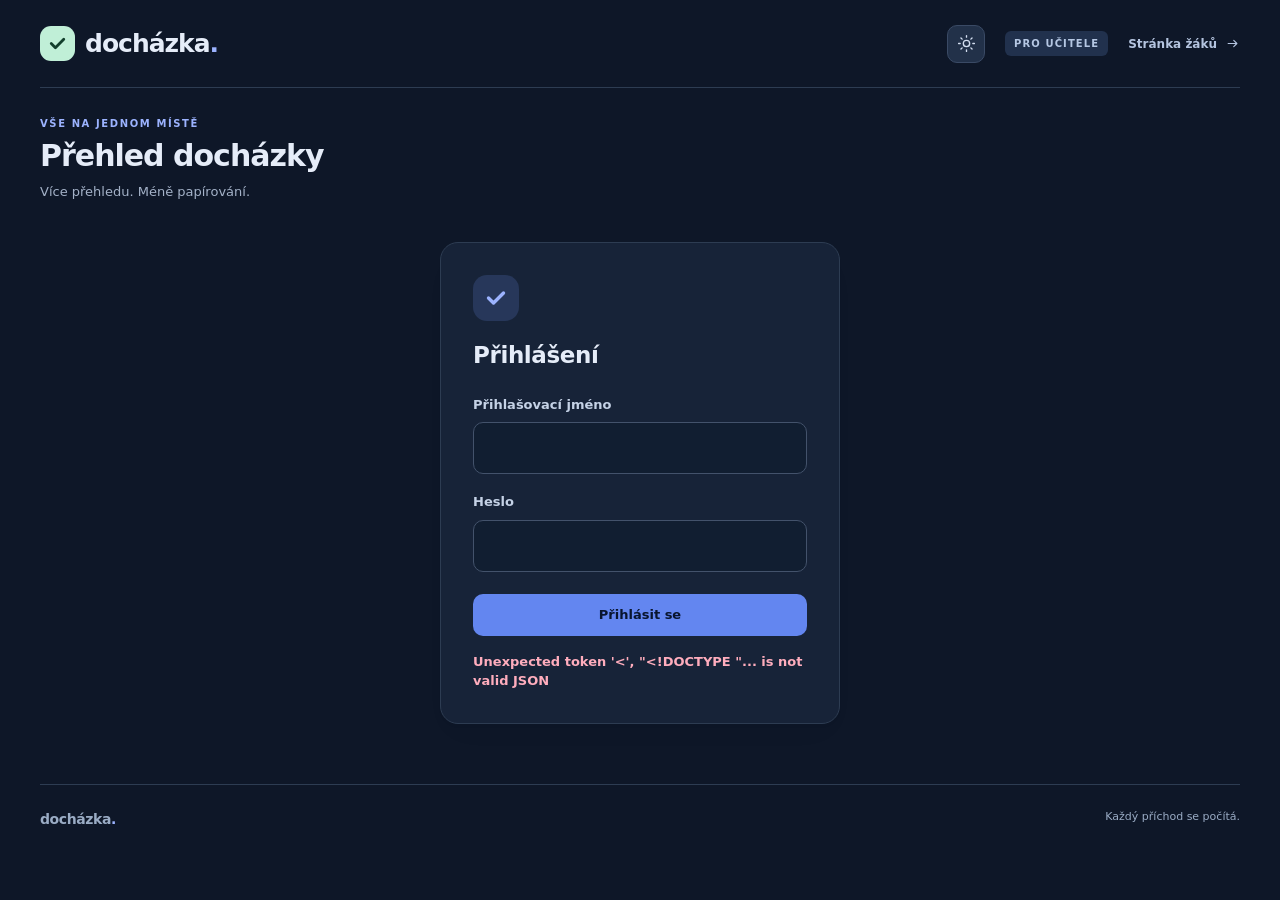
==== admin.html @ 68dc4476 "Confirm manual attendance edits, smooth transitions and faster wraparound snake" ====
<!DOCTYPE html>
<html lang="cs" data-theme="dark">
<head>
  <meta charset="UTF-8">
  <meta name="viewport" content="width=device-width, initial-scale=1.0">
  <title>Admin - Docházka</title>
  <script>(() => {const root = document.documentElement;const key = 'dochazka_theme';let theme = 'dark';try { if (localStorage.getItem(key) === 'light') theme = 'light'; } catch {}root.dataset.theme = theme;function updateButton() {const button = document.getElementById('theme-toggle');if (!button) return;const label = root.dataset.theme === 'dark' ? 'Přepnout na světlý vzhled' : 'Přepnout na tmavý vzhled';button.setAttribute('aria-label', label);button.setAttribute('title', label);button.setAttribute('aria-pressed', String(root.dataset.theme === 'dark'));}document.addEventListener('DOMContentLoaded', () => {updateButton();document.getElementById('theme-toggle')?.addEventListener('click', () => {theme = root.dataset.theme === 'dark' ? 'light' : 'dark';root.dataset.theme = theme;try { localStorage.setItem(key, theme); } catch {}updateButton();});});window.addEventListener('storage', event => {if (event.key !== key && event.key !== null) return;root.dataset.theme = event.newValue === 'light' ? 'light' : 'dark';updateButton();});})();</script>
  <link rel="stylesheet" href="/style.css">
</head>
<body class="teacher-page">
<header class="site-header"><a class="brand" href="/admin" aria-label="Docházka – administrace"><span class="brand-mark"><svg viewBox="0 0 24 24" fill="none" aria-hidden="true"><path d="m6 12 4 4 8-8" stroke="currentColor" stroke-width="2.7" stroke-linecap="round" stroke-linejoin="round"/></svg></span><span>docházka<span class="brand-dot">.</span></span></a><div class="header-meta"><button id="theme-toggle" class="theme-toggle secondary" type="button" aria-label="Přepnout na světlý vzhled" title="Přepnout na světlý vzhled" aria-pressed="true"><svg class="theme-sun" viewBox="0 0 24 24" fill="none" aria-hidden="true"><circle cx="12" cy="12" r="4"/><path d="M12 2v2m0 16v2M2 12h2m16 0h2M5 5l1.5 1.5m11 11L19 19M5 19l1.5-1.5m11-11L19 5"/></svg><svg class="theme-moon" viewBox="0 0 24 24" fill="none" aria-hidden="true"><path d="M20.5 13A8.5 8.5 0 0 1 11 3.5 8.5 8.5 0 1 0 20.5 13Z"/></svg></button><span class="mode-tag">Pro učitele</span><a class="header-link" href="/">Stránka žáků<svg viewBox="0 0 24 24" fill="none" aria-hidden="true"><path d="M5 12h14m-5-5 5 5-5 5" stroke="currentColor" stroke-width="1.8" stroke-linecap="round" stroke-linejoin="round"/></svg></a></div></header>
  <div class="page-heading"><div><p class="eyebrow">Vše na jednom místě</p><h1>Přehled docházky</h1><p>Více přehledu. Méně papírování.</p></div></div>
  <section id="auth-panel" class="card">
    <span class="auth-symbol" aria-hidden="true"><svg viewBox="0 0 24 24" fill="none" aria-hidden="true"><path d="m6 12 4 4 8-8" stroke="currentColor" stroke-width="2.7" stroke-linecap="round" stroke-linejoin="round"/></svg></span>
    <h2 id="auth-title">Přihlášení</h2>
    <p id="auth-help" class="muted"></p>
    <form id="auth-form">
      <label for="username">Přihlašovací jméno</label>
      <input id="username" name="username" autocomplete="username" required minlength="3" maxlength="40">
      <label for="password">Heslo</label>
      <input id="password" name="password" type="password" autocomplete="current-password" required minlength="12" maxlength="128">
      <div id="setup-field" hidden><label for="setup-key">Jednorázový kód pro založení administrace</label><input id="setup-key" type="password" autocomplete="off"></div>
      <button id="auth-submit" type="submit">Přihlásit se</button>
    </form>
    <p id="auth-message" role="status"></p>
  </section>
  <main id="dashboard" hidden>
  <div class="topbar account-bar"><span id="signed-in" class="muted"></span><button id="logout" class="secondary">Odhlásit se</button></div>
  <div class="stats" aria-label="Souhrn docházky">
    <div class="stat"><span><i class="metric-dot total-dot" aria-hidden="true"></i>Celkem žáků</span><strong id="total-count">—</strong><small>Seznam třídy</small></div>
    <div class="stat stat-green"><span><i class="metric-dot present-dot" aria-hidden="true"></i>Přítomní</span><strong id="present-count">—</strong><small>Úspěšně přihlášení</small></div>
    <div class="stat stat-rose"><span><i class="metric-dot absent-dot" aria-hidden="true"></i>Chybějící</span><strong id="absent-count">—</strong><small>Dosud bez zápisu</small></div>
  </div>
  <section class="card session-card">
    <div class="session-info"><p class="eyebrow">Ovládání hodiny</p><span class="muted">Kód pro přihlášení žáků</span>
      <div id="code" aria-label="Kód aktuální hodiny">----</div>
      <button id="copy-code" class="secondary" disabled>Kopírovat kód</button>
      <span id="copy-status" class="muted" role="status"></span>
    </div>
    <div class="session-actions"><p id="countdown">Není spuštěná hodina.</p>
      <button id="start-session" onclick="startSession()">Spustit novou hodinu</button>
      <button id="extend-session" class="secondary" disabled>+5 minut na přihlášení</button>
      <p id="extend-status" class="muted" role="status"></p>
      <p class="muted">Nová hodina otevře přihlášení na 10 minut a začne nový seznam docházky.</p>
    </div>
    <p id="error" role="status"></p>
  </section>
  <div class="attendance-progress"><div class="topbar"><span id="progress-label">Čekáme na načtení docházky</span><span id="last-updated" class="muted"></span></div>
    <progress id="attendance-progress" value="0" max="100" aria-label="Podíl přítomných žáků"></progress>
  </div>
  <section class="card roster-card">
  <div class="topbar roster-heading"><div><p class="eyebrow">Vaše třída</p><h2>Seznam žáků</h2><span class="muted">Podle příjmení · aktualizace každých 5 sekund</span></div><button id="export-csv" class="secondary" disabled>Stáhnout CSV</button></div>
  <div class="list-toolbar"><div class="search-field"><label for="student-search">Najít žáka</label><input id="student-search" type="search" placeholder="Jméno nebo příjmení…" autocomplete="off"></div>
    <div class="filters" role="group" aria-label="Filtrovat docházku"><button type="button" data-filter="all" aria-pressed="true">Všichni</button><button type="button" data-filter="present" aria-pressed="false">Tu</button><button type="button" data-filter="absent" aria-pressed="false">Není tu</button></div></div>
  <p id="result-count" class="muted" role="status"></p>
  <p id="manual-status" class="muted" role="status">Kliknutím na stav Tu / Není tu upravíte docházku.</p>
  <div class="table-wrap roster-scroll" tabindex="0" role="region" aria-label="Seznam žáků">
  
  <table>
    <thead>
      <tr>
        <th>Jméno</th>
        <th>Stav</th>
        <th>Čas příchodu</th>
      </tr>
    </thead>
    <tbody id="list"></tbody>
  </table>
  </div>
  <div class="pagination"><label for="page-size">Na stránce <select id="page-size"><option value="10">10 žáků</option><option value="27">Celá třída</option></select></label><div><button id="previous-page" class="secondary" type="button">Předchozí</button><span id="page-info" class="muted"></span><button id="next-page" class="secondary" type="button">Další</button></div></div>
  </section>
  <section id="owner-tools" class="card" hidden>
    <details><summary>Správa přístupu pro učitele</summary>
    <p class="muted">Vytvořte jednorázovou pozvánku platnou 24 hodin. Učitel si přes ni zvolí své jméno a heslo. Odkaz předejte pouze učiteli.</p>
    <button id="invite-button" class="secondary">Vytvořit pozvánku učitele</button>
    <input id="invite-url" aria-label="Odkaz pro učitele" readonly hidden>
    <p id="invite-message" role="status"></p>
    </details>
  </section>
  <section class="card" id="network-tools">
    <details id="network-details"><summary>Školní síť <span id="network-badge" class="muted"></span></summary>
      <p class="muted">Omezuje pouze zápis žáků. Administrace a ruční opravy fungují odkudkoliv.</p>
      <p id="network-current" class="muted"></p>
      <label class="checkbox-label"><input id="confirm-school" type="checkbox"> Jsem připojený ke školní síti, kterou chci povolit.</label>
      <button id="network-add" class="secondary" disabled>Povolit tuto síť a zapnout omezení</button>
      <button id="network-disable" class="secondary" hidden>Vypnout omezení</button>
      <div id="network-addresses"></div>
      <p class="muted">Jiné školní přípojky mohou mít další veřejnou IP. Přidejte je stejným tlačítkem z dané sítě. IPv6 může mít každý počítač jinou adresu. Mobily na stejné povolené síti se mohou také zapsat.</p>
      <p id="network-message" role="status"></p>
    </details>
  </section>
</main>

  <footer class="site-footer"><span>docházka<span class="brand-dot">.</span></span><span>Každý příchod se počítá.</span></footer>
  <script>
    let signedIn = false;
    let extending = false;
    document.getElementById('extend-session').onclick=async()=>{
      if (extending) return;
      const button=document.getElementById('extend-session');
      extending=true;button.disabled=true;
      try {
        const res=await fetch('/api/extend',{method:'POST',headers:{'Content-Type':'application/json'},body:JSON.stringify({code:document.getElementById('code').textContent})});
        const data=await res.json();
        if (res.status===401) {await refreshAuth();return;}
        if (!res.ok) throw new Error(data.error || 'Čas se nepodařilo prodloužit');
        expiresAt=data.expiresAt;serverOffset=data.serverNow-Date.now();updateCountdown();
        document.getElementById('extend-status').textContent='Čas na přihlášení byl prodloužen o 5 minut.';
        await loadList();
      } catch(err) {document.getElementById('extend-status').textContent=err.message;}
      finally {extending=false;button.disabled=!hasSession;}
    };
    let students = [];
    let activeFilter = 'all';
    let currentPage=1, editing=false;
    let networkIp=null;
    const normalizeSearch = value => value.normalize('NFD').replace(/\p{M}/gu, '').toLocaleLowerCase('cs');
    function renderStudents() {
      const query = normalizeSearch(document.getElementById('student-search').value.trim());
      const rows = students.filter(row => normalizeSearch(row.name).includes(query) && (activeFilter === 'all' || (activeFilter === 'present' ? row.present : !row.present)));
      const tbody = document.getElementById('list');
      tbody.replaceChildren();
      const pageSize=Number(document.getElementById('page-size').value);
      const pages=Math.max(1,Math.ceil(rows.length/pageSize));
      currentPage=Math.min(currentPage,pages);
      document.getElementById('page-info').textContent=`${currentPage} / ${pages}`;
      document.getElementById('previous-page').disabled=currentPage<=1;
      document.getElementById('next-page').disabled=currentPage>=pages;
      rows.slice((currentPage-1)*pageSize,currentPage*pageSize).forEach(row => {
        const tr = document.createElement('tr');
        [row.name, row.present ? 'Tu' : 'Není tu', formatTime(row.created_at)].forEach((value, i) => {
          const td = document.createElement('td');
          if (i === 1) {
            const badge=document.createElement('button');badge.type='button';badge.className=row.present?'status-badge present':'status-badge absent';badge.textContent=value;
            badge.disabled=!hasSession||editing;badge.setAttribute('aria-label',`${row.name}: ${value}. Změnit na ${row.present?'Není tu':'Tu'}`);
            badge.onclick=()=>editStudent(row);td.appendChild(badge);
          } else if(i===0) {const number=document.createElement('span');number.className='roster-number';number.textContent=String(students.indexOf(row)+1).padStart(2,'0');number.setAttribute('aria-hidden','true');td.append(number,document.createTextNode(value));}
          else td.textContent=value;
          tr.appendChild(td);
        });
        tbody.appendChild(tr);
      });
      if (!rows.length) { const tr=document.createElement('tr'); const td=document.createElement('td'); td.colSpan=3; td.className='empty-state'; td.textContent='Žádný žák neodpovídá vybranému filtru.'; tr.appendChild(td); tbody.appendChild(tr); }
      document.getElementById('result-count').textContent=`Zobrazeno ${rows.length} z ${students.length} žáků`;
    }
    function updateSummary() {
      const present = students.filter(s => s.present).length;
      document.getElementById('total-count').textContent=students.length;
      document.getElementById('present-count').textContent=hasSession ? present : '—';
      document.getElementById('absent-count').textContent=hasSession ? students.length-present : '—';
      const percent=students.length ? Math.round(present/students.length*100) : 0;
      document.getElementById('attendance-progress').value=percent;
      document.getElementById('progress-label').textContent=hasSession ? `Přítomnost ${percent} % · ${present} z ${students.length} žáků` : 'Spusťte hodinu pro sledování přítomnosti.';
      document.getElementById('export-csv').disabled=!hasSession;
      document.getElementById('copy-code').disabled=!hasSession;
      document.getElementById('extend-session').disabled=!hasSession || extending;
      document.getElementById('last-updated').textContent='Aktualizováno '+new Date().toLocaleTimeString('cs-CZ');
    }
    document.getElementById('student-search').addEventListener('input',()=>{currentPage=1;renderStudents();});
    document.getElementById('page-size').onchange=()=>{currentPage=1;renderStudents();};
    document.getElementById('previous-page').onclick=()=>{currentPage--;renderStudents();};
    document.getElementById('next-page').onclick=()=>{currentPage++;renderStudents();};
    document.querySelectorAll('[data-filter]').forEach(button => button.onclick=()=>{
      activeFilter=button.dataset.filter;currentPage=1;
      document.querySelectorAll('[data-filter]').forEach(b=>b.setAttribute('aria-pressed',String(b===button)));
      renderStudents();
    });
    document.getElementById('copy-code').onclick=async()=>{
      try { await navigator.clipboard.writeText(document.getElementById('code').textContent); document.getElementById('copy-status').textContent='Zkopírováno'; }
      catch {document.getElementById('copy-status').textContent='Označte a zkopírujte kód ručně.';}
    };
    document.getElementById('export-csv').onclick=()=>{
      const cell = value => '"'+String(value).replace(/"/g,'""')+'"';
      const rows=[['Příjmení a jméno','Stav','Čas příchodu'],...students.map(row=>[row.name,row.present?'Tu':'Není tu',formatTime(row.created_at)])];
      const csv='\uFEFF'+rows.map(row=>row.map(cell).join(';')).join('\r\n');
      const url=URL.createObjectURL(new Blob([csv],{type:'text/csv;charset=utf-8'}));
      const link=document.createElement('a');link.href=url;link.download='dochazka-'+document.getElementById('code').textContent+'.csv';link.click();setTimeout(()=>URL.revokeObjectURL(url),1000);
    };
    async function startSession() {
      const button=document.getElementById('start-session');button.disabled=true;
      try {
        const res = await fetch('/api/start', { method: 'POST' });
        const data = await res.json();
        if (res.status === 401) { await refreshAuth(); return; }
        if (data.code) {
          document.getElementById('code').textContent = data.code;
          document.getElementById('copy-status').textContent='';
          document.getElementById('extend-status').textContent='';
          await loadList();
        } else {
          alert(data.error || 'Chyba při generování kódu');
        }
      } catch (err) {
        alert('Chyba připojení');
      } finally {button.disabled=false;}
    }

    let loading = false;
    let expiresAt = null;
    let serverOffset = 0;
    let hasSession = false;

    function updateCountdown() {
      const el = document.getElementById('countdown');
      if (!hasSession) {
        el.textContent = 'Není spuštěná hodina.';
        return;
      }
      const seconds = Math.max(0, Math.ceil((expiresAt - Date.now() - serverOffset) / 1000));
      el.textContent = seconds > 0
        ? `Do konce přihlášení: ${Math.floor(seconds / 60)}:${String(seconds % 60).padStart(2, '0')}`
        : 'Přihlášení je uzavřené. Časový limit vypršel.';
    }

    function formatTime(value) {
      if (!value) return '—';
      // SQLite CURRENT_TIMESTAMP ukládá UTC bez označení časového pásma.
      const iso = value.includes('T') ? value : value.replace(' ', 'T') + 'Z';
      const date = new Date(iso);
      return Number.isNaN(date.getTime()) ? '—' : date.toLocaleTimeString('cs-CZ', { timeZone: 'Europe/Prague' });
    }

    async function loadList() {
      if (loading || !signedIn || editing) return;
      loading = true;
      try {
        const res = await fetch('/api/list', { cache: 'no-store' });
        const data = await res.json();
        if (res.status === 401) { await refreshAuth(); return; }
        if (!res.ok) throw new Error(data.error || 'Chyba při načítání');
        document.getElementById('code').textContent = data.code || '----';
        expiresAt = data.expiresAt;
        hasSession = Boolean(data.code);
        serverOffset = data.serverNow - Date.now();
        updateCountdown();
        students = data.students;
        updateSummary();
        renderStudents();
        document.getElementById('error').textContent = '';
      } catch (err) {
        document.getElementById('error').textContent = 'Seznam se nepodařilo aktualizovat. Zobrazené údaje mohou být zastaralé.';
      } finally {
        loading = false;
      }
    }

    let mode = 'login';
    let invite = new URLSearchParams(location.hash.slice(1)).get('invite');
    if (invite) history.replaceState(null, '', location.pathname);
    async function authPost(body) {
      const res = await fetch('/api/auth', {method:'POST',headers:{'Content-Type':'application/json'},body:JSON.stringify(body)});
      const data = await res.json();
      if (!res.ok) throw new Error(data.error || 'Akce se nezdařila');
      return data;
    }
    async function refreshAuth() {
      try {
        const res=await fetch('/api/auth',{cache:'no-store'});
        const data=await res.json();
        if (!res.ok) throw new Error(data.error);
        signedIn=Boolean(data.user);
        document.getElementById('dashboard').hidden=!signedIn;
        document.getElementById('auth-panel').hidden=signedIn;
        students=[];
        document.getElementById('list').replaceChildren();
        document.getElementById('code').textContent='----';
        document.getElementById('owner-tools').hidden=data.user?.role!=='owner';
        if (signedIn) {
          document.getElementById('signed-in').textContent='Přihlášen: '+data.user.username;
          invite=null; await Promise.all([loadList(),loadNetwork()]); return;
        }
        mode=invite?'accept':data.needsSetup?'setup':'login';
        document.getElementById('auth-title').textContent=mode==='setup'?'Založení správce':mode==='accept'?'Vítejte, pane učiteli':'Přihlášení';
        document.getElementById('auth-submit').textContent=mode==='login'?'Přihlásit se':'Nastavit heslo a pokračovat';
        document.getElementById('setup-field').hidden=mode!=='setup';
        document.getElementById('username').readOnly=mode==='setup';
        if (mode==='setup') document.getElementById('username').value='thortyy';
        document.getElementById('password').autocomplete=mode==='login'?'current-password':'new-password';
        document.getElementById('auth-help').textContent=mode==='setup'
          ? (data.setupConfigured?'Zvol si vlastní heslo alespoň o 12 znacích a zadej jednorázový kód.':'Správce nejprve musí v Cloudflare nastavit jednorázový kód ADMIN_SETUP_KEY (alespoň 20 znaků).')
          :mode==='accept'?'Zvolte si přihlašovací jméno bez diakritiky a vlastní heslo alespoň o 12 znacích.':'Přihlaste se svým jménem a heslem.';
      } catch(err) {document.getElementById('auth-message').textContent=err.message || 'Chyba připojení';}
    }
    document.getElementById('auth-form').addEventListener('submit',async event=>{
      event.preventDefault();const button=document.getElementById('auth-submit');button.disabled=true;
      try {
        await authPost({action:mode,username:document.getElementById('username').value,password:document.getElementById('password').value,setupKey:document.getElementById('setup-key').value,invite});
        document.getElementById('password').value='';document.getElementById('setup-key').value='';document.getElementById('auth-message').textContent='';
        await refreshAuth();
      } catch(err){document.getElementById('auth-message').textContent=err.message;}finally{button.disabled=false;}
    });
    document.getElementById('logout').onclick=async()=>{
      try {await authPost({action:'logout'});await refreshAuth();document.getElementById('invite-url').value='';document.getElementById('invite-url').hidden=true;}
      catch(err){document.getElementById('error').textContent=err.message;}
    };
    document.getElementById('invite-button').onclick=async()=>{
      const button=document.getElementById('invite-button');button.disabled=true;
      try {const data=await authPost({action:'invite'});const input=document.getElementById('invite-url');input.value=data.url;input.hidden=false;input.select();document.getElementById('invite-message').textContent='Zkopírujte odkaz a předejte ho učiteli.';}
      catch(err){document.getElementById('invite-message').textContent=err.message;}finally{button.disabled=false;}
    };
    async function editStudent(row) {
      if(editing)return;
      if(!window.confirm(`Změnit docházku žáka ${row.name} na „${row.present?'Není tu':'Tu'}“?`))return;
      editing=true;renderStudents();
      try {
        const res=await fetch('/api/edit',{method:'POST',headers:{'Content-Type':'application/json'},body:JSON.stringify({code:document.getElementById('code').textContent,name:row.name,present:!row.present})});
        const data=await res.json();
        if(res.status===401){await refreshAuth();return;}
        if(!res.ok)throw new Error(data.error);
        document.getElementById('manual-status').textContent=`${row.name}: uloženo ${row.present?'Není tu':'Tu'}.`;
      } catch(err){document.getElementById('manual-status').textContent=err.message||'Změnu se nepodařilo uložit.';}
      finally{editing=false;if(signedIn){await loadList();renderStudents();}}
    }
    async function loadNetwork(){
      try{
        const res=await fetch('/api/network',{cache:'no-store'});const data=await res.json();if(!res.ok)throw new Error(data.error);
        networkIp=data.currentIp;
        document.getElementById('network-badge').textContent=data.enabled?'· omezení zapnuté':'· omezení vypnuté';
        document.getElementById('network-current').textContent=networkIp?'Vaše aktuální veřejná IP: '+networkIp:'Veřejnou IP nelze zjistit.';
        document.getElementById('network-add').disabled=!networkIp||!document.getElementById('confirm-school').checked;
        document.getElementById('network-disable').hidden=!data.enabled;
        const container=document.getElementById('network-addresses');container.replaceChildren();
        if(data.enabled&&!data.addresses.length)container.textContent='Není povolená žádná síť. Zápis žáků je zablokovaný, dokud nepřidáte školní síť nebo omezení nevypnete.';
        data.addresses.forEach(ip=>{const row=document.createElement('div');row.className='network-address';const label=document.createElement('code');label.textContent=ip;const button=document.createElement('button');button.className='secondary';button.textContent='Odebrat';button.setAttribute('aria-label','Odebrat síť '+ip);button.onclick=()=>changeNetwork({action:'remove',ip},button);row.append(label,button);container.appendChild(row);});
      }catch(err){document.getElementById('network-message').textContent=err.message||'Nastavení sítě nelze načíst.';}
    }
    async function changeNetwork(body,button){
      button.disabled=true;
      try{const res=await fetch('/api/network',{method:'POST',headers:{'Content-Type':'application/json'},body:JSON.stringify(body)});const data=await res.json();if(res.status===401){await refreshAuth();return;}if(!res.ok)throw new Error(data.error);document.getElementById('confirm-school').checked=false;document.getElementById('network-message').textContent='Nastavení sítě uloženo.';await loadNetwork();}
      catch(err){document.getElementById('network-message').textContent=err.message;}
      finally{button.disabled=button.id==='network-add'?!networkIp||!document.getElementById('confirm-school').checked:false;}
    }
    document.getElementById('confirm-school').onchange=()=>{document.getElementById('network-add').disabled=!networkIp||!document.getElementById('confirm-school').checked;};
    document.getElementById('network-add').onclick=()=>changeNetwork({action:'add_current',confirmSchool:document.getElementById('confirm-school').checked},document.getElementById('network-add'));
    document.getElementById('network-disable').onclick=()=>changeNetwork({action:'disable'},document.getElementById('network-disable'));
    refreshAuth();
    setInterval(loadList, 5000);
    setInterval(updateCountdown, 1000);
  </script>
</body>
</html>
---- style.css ----
:root{color-scheme:light;--ink:#17243b;--muted:#617089;--blue:#3158da;--blue-soft:#edf1ff;--line:#e3e8ef;--surface:#fff;--green:#14664a;--green-soft:#e8f5ee;--rose:#945269;--rose-soft:#faedf1;--radius:18px}*{box-sizing:border-box}body{margin:0 auto;padding:0 28px;font-family:ui-sans-serif,system-ui,-apple-system,BlinkMacSystemFont,"Segoe UI",sans-serif;color:var(--ink);background:#f4f6fa;line-height:1.5;-webkit-font-smoothing:antialiased}[hidden]{display:none!important}a{color:var(--blue);text-decoration:none}button,input,select{font:inherit}button,a,input,select,summary{-webkit-tap-highlight-color:transparent}button{display:inline-flex;align-items:center;justify-content:center;gap:7px;min-height:42px;padding:10px 16px;border:1px solid transparent;border-radius:10px;background:var(--blue);color:white;font-size:13px;font-weight:650;cursor:pointer;transition:background-color .12s,border-color .12s}button:hover{background:#2648bd}button:disabled{opacity:.5;cursor:default}button.secondary{background:#f3f5f9;border-color:var(--line);color:#42516b}button.secondary:hover{background:#e9eef7;border-color:#ccd5e4}button:focus-visible,a:focus-visible,summary:focus-visible,select:focus-visible{outline:3px solid #647fe0;outline-offset:3px}input:focus-visible{outline:3px solid #3158da20;border-color:var(--blue)}input{display:block;width:100%;min-width:0;padding:13px 15px;border:1px solid #cdd6e3;border-radius:10px;background:#fbfcfe;color:var(--ink);margin:8px 0 18px;outline:none;transition:border-color .12s}input::placeholder{color:#8490a3}label{display:block;font-size:13px;font-weight:650;color:#3c4960}select{padding:7px 28px 7px 10px;border:1px solid var(--line);border-radius:8px;color:var(--ink);background:white;min-height:38px}h1,h2,p{margin:0}h1{font-size:30px;line-height:1.2;font-weight:750;letter-spacing:-1px}h2{font-size:18px;line-height:1.4;letter-spacing:-.4px}p{color:var(--muted)}.muted{font-size:12px;color:var(--muted)}.eyebrow{text-transform:uppercase;letter-spacing:1.6px;font-size:10px;font-weight:750;color:var(--blue);margin-bottom:7px}.card{background:var(--surface);border:1px solid var(--line);border-radius:var(--radius);padding:22px;box-shadow:0 3px 5px #18325203,0 14px 36px #18325203}.topbar{display:flex;align-items:center;justify-content:space-between;gap:12px;flex-wrap:wrap}.site-header{height:88px;display:flex;align-items:center;justify-content:space-between;gap:16px;border-bottom:1px solid var(--line)}.brand{min-height:44px;display:inline-flex;align-items:center;gap:10px;color:var(--ink);font-size:25px;font-weight:800;letter-spacing:-1px}.brand-dot{color:var(--blue)}.brand-mark{display:grid;place-items:center;width:35px;height:35px;border-radius:11px;background:var(--ink);color:#b0edd1}.brand-mark svg{width:25px;height:25px}.header-meta{display:flex;align-items:center;gap:20px}.mode-tag{padding:5px 9px;background:#e9edf5;color:#56647a;border-radius:6px;font-size:10px;font-weight:700;letter-spacing:1.1px;text-transform:uppercase}.header-link{min-height:44px;display:inline-flex;align-items:center;gap:8px;color:#526078;font-size:12px;font-weight:600}.header-link svg{width:15px;height:15px}.header-link:hover{color:var(--blue)}.page-heading{display:flex;justify-content:space-between;align-items:center;gap:16px;margin:28px 0 12px}.page-heading h1{margin-bottom:8px}.page-heading>div>p:last-child{font-size:13px}.heading-stamp{color:#738099;font-size:12px}.heading-stamp span{display:inline-block;margin-left:10px;color:var(--blue)}.site-footer{display:flex;justify-content:space-between;gap:14px;color:#718097;font-size:11px;padding:24px 0;margin-top:20px;border-top:1px solid var(--line)}.site-footer>span:first-child{font-size:14px;font-weight:750;color:#586981;letter-spacing:-.4px}.teacher-page{max-width:1256px}#dashboard{display:grid;grid-template-columns:minmax(0,1fr) 292px;gap:16px;align-items:start}.account-bar{grid-column:1/-1;min-height:35px}.account-bar #signed-in{font-size:11px}.account-bar #logout{min-height:32px;padding:5px 11px;font-size:11px;background:transparent}.stats{grid-column:1/-1;display:grid;grid-template-columns:repeat(3,minmax(0,1fr));gap:16px}.stat{position:relative;display:grid;grid-template-columns:1fr auto;align-items:center;gap:4px;padding:16px 20px;background:white;border:1px solid var(--line);border-radius:14px}.stat>span{display:flex;align-items:center;gap:7px;font-size:12px;font-weight:650;color:#48566c}.stat strong{grid-column:2;grid-row:1/span 2;font-size:35px;line-height:1;letter-spacing:-1px;font-variant-numeric:tabular-nums;font-weight:750}.stat small{font-size:11px;color:#748198}.stat-green strong{color:var(--green)}.stat-rose strong{color:var(--rose)}.metric-dot{width:6px;height:6px;border-radius:50%;display:inline-block;background:#5e7de0}.present-dot{background:#27845f}.absent-dot{background:#b96b84}.session-card{grid-column:2;grid-row:3;background:#182a45;color:white;border:0;padding:24px;border-radius:16px;box-shadow:0 8px 22px #182a4510}.session-card .eyebrow{color:#a9c1e9;font-size:9px;letter-spacing:1.5px}.session-card .muted{color:#bac8dd;font-size:11px}.session-info>span.muted{display:block}div#code{font-family:ui-monospace,SFMono-Regular,Consolas,monospace;font-size:36px;letter-spacing:4px;color:white;font-weight:650;line-height:1.3;margin:12px 0;overflow-wrap:anywhere}.session-card button{width:100%;margin-top:8px}.session-card button.secondary{background:#263b59;border-color:#40516c;color:#e3ebf9}.session-card button.secondary:hover{background:#314b70}.session-card #copy-code{width:auto;min-height:32px;padding:5px 10px;font-size:11px}.session-card #copy-status{font-size:10px;display:block;margin-top:4px}.session-actions{border-top:1px solid #3b4b64;margin-top:18px;padding-top:16px}#countdown{display:block;color:#d8e4f8;font-size:12px;font-weight:650;font-variant-numeric:tabular-nums;margin-bottom:10px}#start-session{background:#b1efd1;color:#163e2d}#start-session:hover{background:#d0f9e4}.session-actions>.muted{margin-top:12px;line-height:1.6}.session-actions #extend-status:empty,#error:empty,#copy-status:empty{display:none}.session-actions #extend-status{font-size:11px;color:#b1efd1}#error{color:#b32643;font-size:12px;margin-top:12px}.session-card #error{color:#ffbbbf}.attendance-progress{grid-column:2;grid-row:4;padding:18px;background:white;border:1px solid var(--line);border-radius:14px}.attendance-progress .topbar{gap:8px}.attendance-progress #progress-label{font-size:12px;font-weight:650}.attendance-progress #last-updated{font-size:10px}progress{display:block;width:100%;height:6px;border:0;overflow:hidden;border-radius:8px;margin-top:13px;background:#e7edf6;accent-color:var(--blue)}progress::-webkit-progress-bar{background:#e7edf6}progress::-webkit-progress-value{background:var(--blue);border-radius:8px}progress::-moz-progress-bar{background:var(--blue)}.roster-card{grid-column:1;grid-row:3/span 4;min-width:0;padding:22px}.roster-heading{padding-bottom:20px;border-bottom:1px solid var(--line)}.roster-heading .muted{font-size:11px}.roster-heading h2{font-size:20px;margin-bottom:5px}.roster-heading .eyebrow{font-size:9px;margin-bottom:5px}#export-csv{min-height:36px;font-size:11px}.list-toolbar{display:flex;align-items:flex-end;gap:12px;margin-top:18px}.search-field{flex:1;min-width:0}.search-field label{font-size:11px}.search-field input{margin-bottom:0;padding:11px 12px;font-size:12px;min-height:40px}.filters{display:flex;gap:2px;padding:3px;background:#f0f3f9;border:1px solid #e7ebf3;border-radius:10px}.filters button{font-size:11px;padding:7px 10px;min-height:34px;border:0;background:transparent;color:#6c7890;white-space:nowrap}.filters button[aria-pressed=true]{background:white;color:var(--blue);box-shadow:0 1px 4px #263e7010}.filters button:hover{color:var(--blue)}#result-count{font-size:10px;margin:14px 0 5px}#manual-status{font-size:10px;margin-bottom:12px;min-height:15px}.table-wrap{overflow:auto}.roster-scroll{max-height:640px;border:1px solid var(--line);border-radius:10px}.roster-scroll:focus-visible{outline:2px solid #647fe0;outline-offset:3px}table{width:100%;border-collapse:collapse;text-align:left;font-size:12px}th{position:sticky;top:0;z-index:1;padding:11px 12px;background:#f3f6fa;color:#64718a;text-transform:uppercase;letter-spacing:1px;font-size:9px;font-weight:650;white-space:nowrap}td{padding:9px 12px;border-top:1px solid #ecf0f5}td:first-child{font-weight:600}td:last-child{color:var(--muted);font-size:11px;font-variant-numeric:tabular-nums;white-space:nowrap}.roster-scroll tr:nth-child(even){background:#fafbfd}.roster-scroll tr:hover{background:#f5f7fc}.roster-number{display:inline-block;width:27px;color:#929eb0;font-size:10px;font-weight:500;font-variant-numeric:tabular-nums}.status-badge{min-width:68px;min-height:30px;padding:4px 10px;font-size:10px;font-weight:650;border-radius:6px;white-space:nowrap}.present{background:var(--green-soft);color:var(--green)}.present:hover{background:#d0edde}.absent{background:var(--rose-soft);color:var(--rose)}.absent:hover{background:#f4dbe4}.empty-state{padding:36px 16px;text-align:center;font-weight:400!important;color:var(--muted)}.pagination{display:flex;justify-content:space-between;align-items:center;flex-wrap:wrap;gap:10px;padding-top:16px}.pagination label{display:flex;align-items:center;gap:8px;font-size:10px;color:var(--muted)}.pagination select{font-size:10px;min-height:34px}.pagination>div{display:flex;align-items:center;gap:7px}.pagination button{font-size:10px;min-height:34px;padding:6px 9px}.pagination #page-info{font-size:10px;font-variant-numeric:tabular-nums}#owner-tools,#network-tools{grid-column:2;box-shadow:none;padding:16px;border-radius:12px}#owner-tools{grid-row:5}#network-tools{grid-row:6}summary{min-height:44px;align-content:center;cursor:pointer;font-size:12px;font-weight:650;color:#3b4c65}summary::marker{color:#7d8ca1}details[open]>summary{margin-bottom:15px}details p.muted{font-size:11px;line-height:1.65;margin:12px 0}details button{font-size:11px}#network-badge{display:block;font-size:10px;margin-top:5px}#invite-url{font-size:11px;margin-bottom:0}#invite-message,#network-message{font-size:11px;margin-top:10px;color:var(--green)}.checkbox-label{display:flex;align-items:flex-start;gap:8px;font-size:11px;font-weight:450;line-height:1.6}.checkbox-label input{width:17px;height:17px;min-width:17px;margin:2px 0;accent-color:var(--blue)}#network-tools button{width:100%;margin-top:8px}.network-address{padding:8px 0;border-top:1px solid var(--line)}.network-address code{font-size:11px;overflow-wrap:anywhere}.network-address button{min-height:30px}#auth-panel{max-width:400px;margin:40px auto 60px;padding:32px}#auth-panel h2{font-size:23px;margin:18px 0 8px}#auth-help{margin-bottom:24px}#auth-submit{width:100%;margin-top:4px}.auth-symbol{display:grid;place-items:center;width:46px;height:46px;border-radius:14px;background:var(--blue-soft);color:var(--blue)}.auth-symbol svg{width:30px;height:30px}#auth-message,#message{font-size:13px;font-weight:600;margin-top:16px}#auth-message:empty,#message:empty{display:none}.student-page{max-width:1080px;background:#f4f7f6}.student-page .site-header{border-color:#dfe8e4}.student-layout{display:grid;grid-template-columns:minmax(0,1fr) minmax(0,420px);gap:60px;align-items:center;margin:56px 0 32px}.student-intro{position:relative;padding:10px 0}.intro-label{display:inline-flex;align-items:center;gap:7px;font-size:10px;font-weight:650;color:#527162;letter-spacing:.2px}.intro-label>span{width:6px;height:6px;background:#479277;border-radius:50%}.student-intro h1{font-size:clamp(64px,8vw,92px);font-weight:800;letter-spacing:-5px;line-height:.97;margin:22px 0}.student-intro h1>span{color:var(--blue)}.student-intro>p{font-size:15px;color:#65776e;line-height:1.8}.checkin-steps{list-style:none;display:flex;padding:0;margin:30px 0;gap:20px;max-width:365px}.checkin-steps li{flex:1;padding-top:10px;border-top:1px solid #cddbd3;font-size:10px;font-weight:600;color:#53665c;white-space:nowrap}.checkin-steps li>span{display:block;font-family:ui-monospace,monospace;color:#82948a;font-size:10px;margin-bottom:6px}.intro-sign{display:inline-flex;gap:12px;align-items:center;background:#e7eee9;padding:12px 16px;border-radius:12px;color:#3d5d4c}.intro-sign>svg{width:28px;height:28px}.intro-sign>span{font-size:10px;font-weight:550;line-height:1.6}.checkin-card{padding:30px;border-color:#dce5e0;border-radius:20px;box-shadow:0 14px 40px #264f3810}.form-heading{display:flex;align-items:center;gap:13px;margin-bottom:28px}.form-heading .eyebrow{font-size:8px;letter-spacing:1.3px;color:#76877c;margin-bottom:5px}.form-heading h2{font-size:19px;letter-spacing:-.5px}.form-icon{display:grid;place-items:center;background:var(--blue-soft);color:var(--blue);height:44px;width:44px;flex-shrink:0;border-radius:12px}.form-icon svg{width:25px;height:25px}.checkin-card label{font-size:11px}.checkin-card input{font-size:14px;background:white;margin-bottom:14px;min-height:48px}.checkin-card input#code{font-family:ui-monospace,SFMono-Regular,Consolas,monospace;text-align:center;text-transform:uppercase;letter-spacing:8px;font-size:25px;font-weight:650;min-height:64px;padding-left:22px;margin:8px 0 20px}.checkin-card input#code::placeholder{color:#b0baca}.checkin-card #name-help{font-size:11px;line-height:1.7;margin:0 0 22px}.checkin-card #btn{width:100%;min-height:48px;font-size:13px}.games-card{margin:0 0 12px;background:#fbfdfc;border-color:#dde6e1;box-shadow:none;padding:20px 24px}.games-card summary{display:flex;justify-content:space-between;align-items:center;gap:15px;list-style:none}.games-card summary::-webkit-details-marker{display:none}.games-summary-title{display:flex;align-items:center;gap:12px;font-size:13px}.games-symbol{display:grid;place-items:center;width:32px;height:32px;color:#617d6d;background:#edf3ef;border-radius:9px;font-size:22px;font-weight:400}.games-count{border:1px solid #dce5df;border-radius:6px;padding:4px 8px;color:#6d7f74;font-size:9px;white-space:nowrap}.games-count::after{content:' +';margin-left:10px;font-size:13px}.games-card details[open] .games-count::after{content:' −'}.games-card details[open]>summary{padding-bottom:17px;border-bottom:1px solid #e3ebe6;margin-bottom:18px}.games-card details>p,.games-card details>section{max-width:460px;margin-left:auto;margin-right:auto}.game-tabs{display:grid;grid-template-columns:repeat(4,minmax(0,1fr));gap:6px;max-width:460px;margin:18px auto 22px;padding:4px;background:#edf2ef;border-radius:12px}.game-tabs button{min-width:0;min-height:40px;font-size:11px;padding:8px 6px;background:transparent;color:#62746a;border:0;border-radius:8px}.game-tabs button[aria-pressed=true]{background:white;color:var(--blue);box-shadow:0 1px 5px #1a3b2310}.game-tabs button:hover{color:var(--blue)}.games-card section>.muted{font-size:12px;line-height:1.65;margin:12px 0}.games-card section button{min-height:44px}.games-card .topbar{margin:15px 0}.reaction-target{width:100%;min-height:135px!important;font-size:19px;font-weight:650;background:#edf1fa;color:var(--ink);border-radius:14px;touch-action:manipulation}.reaction-target:hover{background:#e1e8f8}.reaction-target.waiting{background:#fff0d5;color:#8c580c}.reaction-target.ready{background:#087b51;color:white}.game-result{font-size:14px;font-weight:650;color:var(--ink);margin:16px 0}.memory-board{display:grid;grid-template-columns:repeat(4,minmax(0,1fr));gap:8px}.memory-card{aspect-ratio:1;min-width:0;font-size:25px;padding:0;background:#edf1f8;color:var(--blue);touch-action:manipulation}.memory-card:hover{background:#e1e8f5}.memory-card.revealed{background:#e5ebff}.memory-card.matched{background:var(--green-soft);color:var(--green);opacity:1;cursor:default}.ttt-board{display:grid;grid-template-columns:repeat(3,1fr);gap:8px;max-width:290px;margin:18px auto}.ttt-cell{aspect-ratio:1;font-size:33px;padding:0;background:#edf1f8;color:var(--blue);touch-action:manipulation}.ttt-cell:hover{background:#e1e8f5}.ttt-cell:disabled{background:#edf1f8;color:var(--blue);opacity:1}.ttt-cell.winner{background:var(--green-soft);color:var(--green)}.math-question{text-align:center;font-size:34px;font-weight:750;letter-spacing:-1px;color:var(--ink);margin:24px 0}.math-form{display:flex;gap:8px;align-items:center}.math-form input{margin:0}.math-game-score{color:var(--blue);font-size:14px;font-weight:650;margin:15px 0}.visually-hidden{position:absolute;width:1px;height:1px;padding:0;overflow:hidden;clip:rect(0,0,0,0);white-space:nowrap;border:0}@media(max-width:1000px){body{padding:0 22px}#dashboard{grid-template-columns:minmax(0,1fr) 260px;gap:12px}.roster-card{padding:18px}.session-card{padding:20px}.list-toolbar{flex-wrap:wrap}.search-field{flex-basis:100%}.filters{width:100%}.filters button{flex:1}.student-layout{gap:35px}.student-intro h1{font-size:78px}.stat{padding:14px 16px}.stat strong{font-size:30px}}@media(max-width:760px){.teacher-page{max-width:660px}#dashboard{display:flex;flex-direction:column;gap:14px}#dashboard>*{width:100%}.stats{gap:10px}.stat{display:flex;align-items:flex-start;flex-direction:column;padding:14px}.stat strong{font-size:30px;order:1;margin-top:3px}.stat small{display:none}.session-card{display:grid;grid-template-columns:1fr 1fr;gap:18px;padding:20px}.session-actions{border-top:0;border-left:1px solid #40516c;margin:0;padding:0 0 0 18px}.session-card #error{grid-column:1/-1;margin:0}.attendance-progress{padding:14px 18px}.attendance-progress .topbar{flex-wrap:nowrap}.roster-card{padding:20px}.list-toolbar{flex-wrap:nowrap}.search-field{flex-basis:auto}.filters{width:auto}.page-heading{margin-top:24px}.heading-stamp{display:none}.site-header{height:72px}.student-layout{grid-template-columns:minmax(0,1fr) minmax(0,360px);gap:24px;margin-top:35px}.student-intro h1{font-size:64px;letter-spacing:-3px}.student-intro>p{font-size:12px}.intro-label{font-size:9px}.checkin-steps{gap:12px}.intro-sign{padding:9px 12px}.checkin-card{padding:24px}.form-heading{gap:9px}.form-heading h2{font-size:17px}.form-icon{width:36px;height:36px}.form-heading .eyebrow{font-size:7px}.checkin-steps li{font-size:9px}}@media(max-width:600px){.account-bar #logout{min-height:44px}body{padding:0 16px}.header-meta{gap:10px}.mode-tag{display:none}.brand{font-size:22px}.brand-mark{width:31px;height:31px;border-radius:9px}.header-link{font-size:11px}.page-heading h1{font-size:26px}.page-heading>div>p:last-child{font-size:12px}.student-page{max-width:480px}.student-layout{display:block;margin:28px 0 22px}.student-intro{padding:0;margin-bottom:25px}.student-intro h1{font-size:52px;letter-spacing:-2.5px;margin:13px 0 10px}.student-intro h1 br{display:none}.student-intro h1 br::after{content:' '}.student-intro h1>span{margin-left:10px}.student-intro>p{font-size:13px}.student-intro>p br{display:none}.checkin-steps,.intro-sign{display:none}.checkin-card{padding:25px}.form-heading{margin-bottom:25px;gap:11px}.form-heading h2{font-size:19px}.form-icon{height:42px;width:42px}.form-heading .eyebrow{font-size:8px}.games-card{padding:18px}.games-summary-title{font-size:12px;gap:9px}.games-symbol{width:28px;height:28px;font-size:19px}.games-count{font-size:8px;padding:4px 6px}.games-count::after{margin-left:5px}.game-tabs{grid-template-columns:repeat(2,1fr)}.game-tabs button{font-size:12px;min-height:44px}.stats{gap:8px}.stat{padding:12px 10px}.stat>span{font-size:10px;gap:5px;white-space:nowrap}.stat strong{font-size:29px}.metric-dot{width:5px;height:5px}.session-card{grid-template-columns:1fr 1.1fr;gap:12px;padding:18px}div#code{font-size:24px;letter-spacing:1.5px}.session-card .eyebrow{font-size:8px;letter-spacing:.9px}.session-info>.muted{font-size:10px}.session-card button{font-size:10px;min-height:44px;padding:8px}.session-actions{padding-left:12px}#countdown{font-size:11px}.session-actions>.muted{font-size:10px}.roster-card{padding:16px}.roster-heading{gap:8px;padding-bottom:14px}.roster-heading h2{font-size:18px}.roster-heading .muted{font-size:9px}#export-csv{font-size:10px;padding:8px;min-height:40px}.list-toolbar{flex-wrap:wrap;gap:12px;margin-top:14px}.search-field{flex-basis:100%}.filters{width:100%}.filters button{min-height:44px}.roster-scroll th{font-size:8px;padding:10px 7px;letter-spacing:.5px}.roster-scroll td{padding:8px 7px;font-size:12px}.roster-scroll td:last-child{font-size:11px}.roster-number{width:21px;font-size:9px}.status-badge{min-width:61px;min-height:44px;font-size:11px;padding:4px 8px}.pagination{gap:12px}.pagination button,.pagination select{min-height:44px}.pagination>div{gap:5px}.pagination label{font-size:9px}.pagination button{font-size:9px;padding:6px 8px}#auth-panel{padding:26px;margin:28px auto 45px}.site-footer{font-size:10px;margin-top:24px;padding:20px 0}.site-footer>span:first-child{font-size:12px}}@media(max-width:360px){body{padding:0 12px}.session-card{display:block}.session-actions{border-left:0;border-top:1px solid #40516c;margin-top:16px;padding:14px 0 0}.checkin-card{padding:20px}.games-count{display:none}.roster-number{display:none}.roster-card{padding:12px}.roster-scroll th,.roster-scroll td{padding-left:5px;padding-right:5px}.pagination>div{width:100%;justify-content:space-between}}@media(prefers-reduced-motion:reduce){*,*::before,*::after{transition:none!important;scroll-behavior:auto!important}}
.theme-toggle{width:38px;min-height:38px;padding:8px;flex-shrink:0}.theme-toggle svg{width:19px;height:19px;stroke:currentColor;stroke-width:1.7;stroke-linecap:round;stroke-linejoin:round}.theme-moon{display:block}.theme-sun{display:none}html[data-theme=dark] .theme-sun{display:block}html[data-theme=dark] .theme-moon{display:none}html[data-theme=dark]{color-scheme:dark;--ink:#e5ecf8;--muted:#a4b2c8;--blue:#9cb3ff;--blue-soft:#27375a;--line:#2d3c52;--surface:#172338;--green:#a0e5bd;--green-soft:#173c31;--rose:#f0b1c5;--rose-soft:#412b3c}html[data-theme=dark] body{background:#0e1728}html[data-theme=dark] button{background:#6386f0;color:#09152e}html[data-theme=dark] button:hover{background:#8ca7ff}html[data-theme=dark] button.secondary{background:#223149;border-color:#3a4a65;color:#d3def0}html[data-theme=dark] button.secondary:hover{background:#30415e}html[data-theme=dark] input{background:#111e31;color:#e5ecf8;border-color:#43526b}html[data-theme=dark] input::placeholder{color:#8f9db3}html[data-theme=dark] :is(label,.stat>span,summary){color:#c5d2e6}html[data-theme=dark] select{background:#142035;color:#dce6f8}html[data-theme=dark] :is(.stat,.attendance-progress){background:var(--surface)}html[data-theme=dark] :is(.stat small,.roster-number,.site-footer,.site-footer>span:first-child){color:#9aacc5}html[data-theme=dark] .mode-tag{background:#21314d;color:#b5c7e3}html[data-theme=dark] .header-link{color:#b4c4df}html[data-theme=dark] .brand-mark{background:#c0efd7;color:#123f2c}html[data-theme=dark] .filters{background:#0f1b2e;border-color:#30415d}html[data-theme=dark] .filters button{background:transparent;color:#aabbd4}html[data-theme=dark] .filters button[aria-pressed=true]{background:#2b3e62;color:#d1dcff}html[data-theme=dark] th{background:#1e2d45;color:#aabbd5}html[data-theme=dark] td{border-color:#293950}html[data-theme=dark] .roster-scroll tr:nth-child(even){background:#1a283e}html[data-theme=dark] .roster-scroll tr:hover{background:#23344e}html[data-theme=dark] .present{background:var(--green-soft);color:var(--green)}html[data-theme=dark] .present:hover{background:#235340}html[data-theme=dark] .absent{background:var(--rose-soft);color:var(--rose)}html[data-theme=dark] .absent:hover{background:#583749}html[data-theme=dark] progress{background:#2e3e57}html[data-theme=dark] progress::-webkit-progress-bar{background:#2e3e57}html[data-theme=dark] .session-card{background:#122038;border:1px solid #344966}html[data-theme=dark] .session-card .eyebrow{color:#a9c1e9}html[data-theme=dark] .session-card button.secondary{background:#263b59;color:#e3ebf9}html[data-theme=dark] #start-session{background:#b1efd1;color:#163e2d}html[data-theme=dark] #start-session:hover{background:#d0f9e4}html[data-theme=dark] :is(#error,#auth-message){color:#ffadbd}html[data-theme=dark] .student-page .site-header{border-color:var(--line)}html[data-theme=dark] .student-intro>p{color:#a4b8b0}html[data-theme=dark] .intro-label{color:#a5c9b7}html[data-theme=dark] .checkin-steps li{border-color:#344d47;color:#adc5b9}html[data-theme=dark] .checkin-steps li>span{color:#91a99d}html[data-theme=dark] .intro-sign{background:#203c36;color:#b0d9c5}html[data-theme=dark] .checkin-card{border-color:#344a49;box-shadow:0 14px 40px #00000015}html[data-theme=dark] .form-heading .eyebrow{color:#9db8ac}html[data-theme=dark] .games-card{background:#14242c;border-color:#30464b}html[data-theme=dark] .games-card details[open]>summary{border-color:#30464b}html[data-theme=dark] .games-symbol{background:#284238;color:#b0d6bf}html[data-theme=dark] .games-count{border-color:#38554b;color:#aec7b8}html[data-theme=dark] .game-tabs{background:#0d1d27}html[data-theme=dark] .game-tabs button{background:transparent;color:#a7bdb3}html[data-theme=dark] .game-tabs button[aria-pressed=true]{background:#293d50;color:#cedaff}html[data-theme=dark] :is(.reaction-target,.memory-card,.ttt-cell,.ttt-cell:disabled){background:#263750;color:#d9e3ff}html[data-theme=dark] .reaction-target:hover{background:#344a6b}html[data-theme=dark] .reaction-target.waiting{background:#533c21;color:#ffe0a9}html[data-theme=dark] .reaction-target.ready{background:#12744e;color:#fff}html[data-theme=dark] .memory-card.revealed{background:#3b4e81;color:#fff}html[data-theme=dark] :is(.memory-card.matched,.ttt-cell.winner){background:#214936;color:#b3f2cc}@media(max-width:600px){.theme-toggle{min-height:44px;width:44px}}@media(max-width:360px){.brand{font-size:20px;gap:8px}.brand-mark{width:28px;height:28px}.header-meta{gap:8px}.header-link{gap:5px;font-size:10px}}
html[data-theme=dark] #message[style*="red"]{color:#ffadbd!important}html[data-theme=dark] #message[style*="green"]{color:#a0e5bd!important}html[data-theme=dark] #message[style*="orange"]{color:#ffce8b!important}

@media(prefers-reduced-motion:no-preference){.card,.stat,button,input{transition:background-color .18s,color .18s,border-color .18s,box-shadow .18s}.roster-scroll tbody tr{animation:row-in .16s ease-out}@keyframes row-in{from{opacity:.5;transform:translateY(2px)}to{opacity:1;transform:translateY(0)}}}
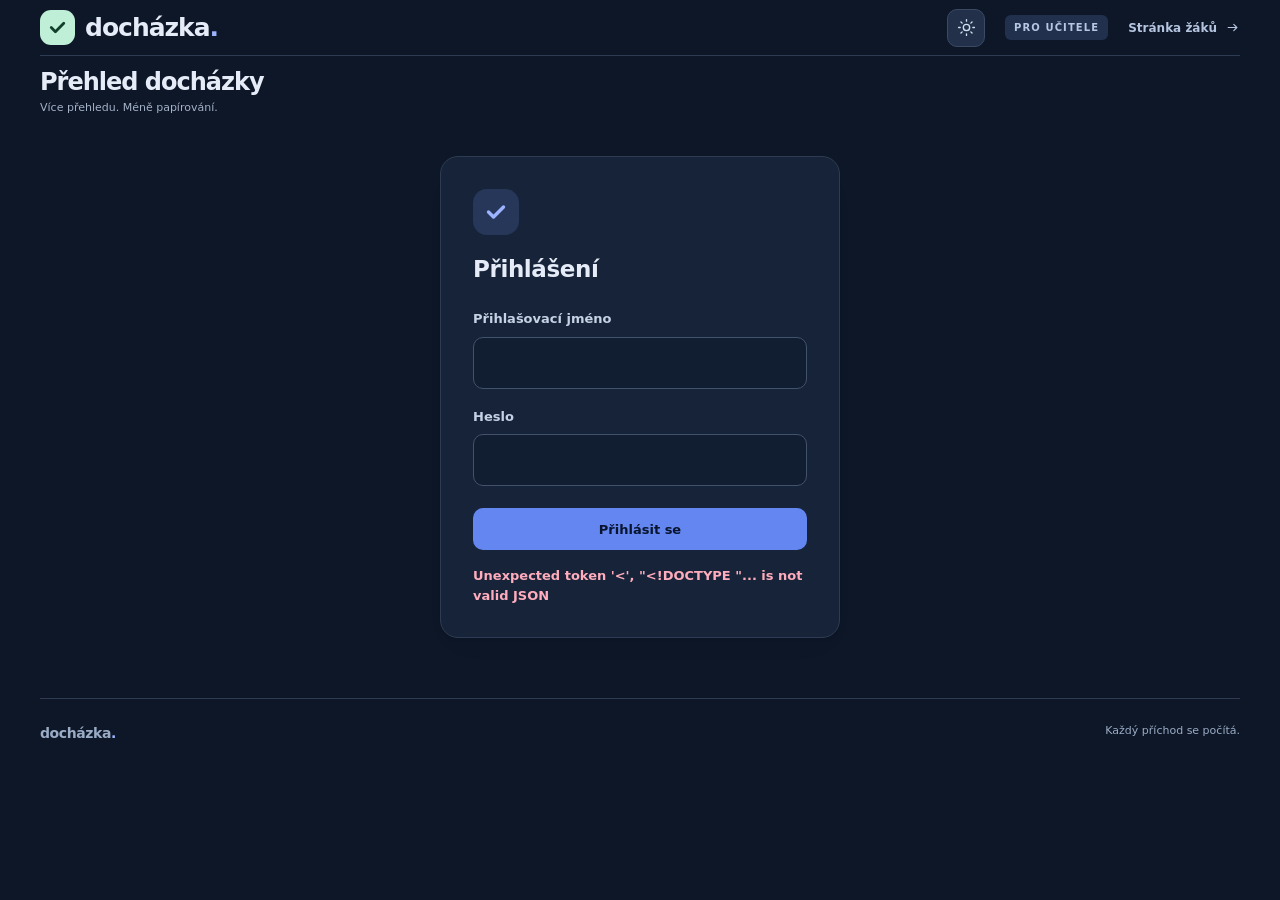
==== commit 4f38d7ae: "Split class after Prchal and fit teacher attendance table in desktop viewport" ====
--- a/admin.html
+++ b/admin.html
@@ -31,6 +31,7 @@
     <div class="stat stat-green"><span><i class="metric-dot present-dot" aria-hidden="true"></i>Přítomní</span><strong id="present-count">—</strong><small>Úspěšně přihlášení</small></div>
     <div class="stat stat-rose"><span><i class="metric-dot absent-dot" aria-hidden="true"></i>Chybějící</span><strong id="absent-count">—</strong><small>Dosud bez zápisu</small></div>
   </div>
+  <aside class="dashboard-tools" aria-label="Hodina a nastavení">
   <section class="card session-card">
     <div class="session-info"><p class="eyebrow">Ovládání hodiny</p><span class="muted">Kód pro přihlášení žáků</span>
       <div id="code" aria-label="Kód aktuální hodiny">----</div>
@@ -48,8 +49,29 @@
   <div class="attendance-progress"><div class="topbar"><span id="progress-label">Čekáme na načtení docházky</span><span id="last-updated" class="muted"></span></div>
     <progress id="attendance-progress" value="0" max="100" aria-label="Podíl přítomných žáků"></progress>
   </div>
+  <section id="owner-tools" class="card" hidden>
+    <details><summary>Správa přístupu pro učitele</summary>
+    <p class="muted">Vytvořte jednorázovou pozvánku platnou 24 hodin. Učitel si přes ni zvolí své jméno a heslo. Odkaz předejte pouze učiteli.</p>
+    <button id="invite-button" class="secondary">Vytvořit pozvánku učitele</button>
+    <input id="invite-url" aria-label="Odkaz pro učitele" readonly hidden>
+    <p id="invite-message" role="status"></p>
+    </details>
+  </section>
+  <section class="card" id="network-tools">
+    <details id="network-details"><summary>Školní síť <span id="network-badge" class="muted"></span></summary>
+      <p class="muted">Omezuje pouze zápis žáků. Administrace a ruční opravy fungují odkudkoliv.</p>
+      <p id="network-current" class="muted"></p>
+      <label class="checkbox-label"><input id="confirm-school" type="checkbox"> Jsem připojený ke školní síti, kterou chci povolit.</label>
+      <button id="network-add" class="secondary" disabled>Povolit tuto síť a zapnout omezení</button>
+      <button id="network-disable" class="secondary" hidden>Vypnout omezení</button>
+      <div id="network-addresses"></div>
+      <p class="muted">Jiné školní přípojky mohou mít další veřejnou IP. Přidejte je stejným tlačítkem z dané sítě. IPv6 může mít každý počítač jinou adresu. Mobily na stejné povolené síti se mohou také zapsat.</p>
+      <p id="network-message" role="status"></p>
+    </details>
+  </section>
+  </aside>
   <section class="card roster-card">
-  <div class="topbar roster-heading"><div><p class="eyebrow">Vaše třída</p><h2>Seznam žáků</h2><span class="muted">Podle příjmení · aktualizace každých 5 sekund</span></div><button id="export-csv" class="secondary" disabled>Stáhnout CSV</button></div>
+  <div class="topbar roster-heading"><div><p class="eyebrow">Vaše třída</p><h2>Seznam žáků</h2><span class="muted" id="refresh-rate">Podle příjmení · aktualizace každých 5 sekund</span></div><button id="export-csv" class="secondary" disabled>Stáhnout CSV</button></div>
   <div class="list-toolbar"><div class="search-field"><label for="student-search">Najít žáka</label><input id="student-search" type="search" placeholder="Jméno nebo příjmení…" autocomplete="off"></div>
     <div class="filters" role="group" aria-label="Filtrovat docházku"><button type="button" data-filter="all" aria-pressed="true">Všichni</button><button type="button" data-filter="present" aria-pressed="false">Tu</button><button type="button" data-filter="absent" aria-pressed="false">Není tu</button></div></div>
   <p id="result-count" class="muted" role="status"></p>
@@ -67,27 +89,7 @@
     <tbody id="list"></tbody>
   </table>
   </div>
-  <div class="pagination"><label for="page-size">Na stránce <select id="page-size"><option value="10">10 žáků</option><option value="27">Celá třída</option></select></label><div><button id="previous-page" class="secondary" type="button">Předchozí</button><span id="page-info" class="muted"></span><button id="next-page" class="secondary" type="button">Další</button></div></div>
-  </section>
-  <section id="owner-tools" class="card" hidden>
-    <details><summary>Správa přístupu pro učitele</summary>
-    <p class="muted">Vytvořte jednorázovou pozvánku platnou 24 hodin. Učitel si přes ni zvolí své jméno a heslo. Odkaz předejte pouze učiteli.</p>
-    <button id="invite-button" class="secondary">Vytvořit pozvánku učitele</button>
-    <input id="invite-url" aria-label="Odkaz pro učitele" readonly hidden>
-    <p id="invite-message" role="status"></p>
-    </details>
-  </section>
-  <section class="card" id="network-tools">
-    <details id="network-details"><summary>Školní síť <span id="network-badge" class="muted"></span></summary>
-      <p class="muted">Omezuje pouze zápis žáků. Administrace a ruční opravy fungují odkudkoliv.</p>
-      <p id="network-current" class="muted"></p>
-      <label class="checkbox-label"><input id="confirm-school" type="checkbox"> Jsem připojený ke školní síti, kterou chci povolit.</label>
-      <button id="network-add" class="secondary" disabled>Povolit tuto síť a zapnout omezení</button>
-      <button id="network-disable" class="secondary" hidden>Vypnout omezení</button>
-      <div id="network-addresses"></div>
-      <p class="muted">Jiné školní přípojky mohou mít další veřejnou IP. Přidejte je stejným tlačítkem z dané sítě. IPv6 může mít každý počítač jinou adresu. Mobily na stejné povolené síti se mohou také zapsat.</p>
-      <p id="network-message" role="status"></p>
-    </details>
+  <div class="pagination"><label for="page-size">Na stránce <select id="page-size"><option value="14">Po Prchala (14 žáků)</option><option value="27">Celá třída</option></select></label><div><button id="previous-page" class="secondary" type="button">Předchozí</button><span id="page-info" class="muted"></span><button id="next-page" class="secondary" type="button">Další</button></div></div>
   </section>
 </main>
 
@@ -198,6 +200,15 @@
     let loading = false;
     let expiresAt = null;
     let serverOffset = 0;
+    let startedAt = null, refreshTimer = null;
+    function scheduleRefresh(){
+      clearTimeout(refreshTimer);
+      if(!signedIn)return;
+      const remaining=startedAt ? startedAt+300000-(Date.now()+serverOffset) : 0;
+      const fast=remaining>0;
+      document.getElementById('refresh-rate').textContent='Podle příjmení · aktualizace každé '+(fast?'2 sekundy':'5 sekund');
+      refreshTimer=setTimeout(loadList,fast?Math.min(2000,remaining):5000);
+    }
     let hasSession = false;
 
     function updateCountdown() {
@@ -230,6 +241,7 @@
         if (!res.ok) throw new Error(data.error || 'Chyba při načítání');
         document.getElementById('code').textContent = data.code || '----';
         expiresAt = data.expiresAt;
+        startedAt = data.startedAt ?? null;
         hasSession = Boolean(data.code);
         serverOffset = data.serverNow - Date.now();
         updateCountdown();
@@ -241,6 +253,7 @@
         document.getElementById('error').textContent = 'Seznam se nepodařilo aktualizovat. Zobrazené údaje mohou být zastaralé.';
       } finally {
         loading = false;
+        scheduleRefresh();
       }
     }
 
@@ -259,6 +272,7 @@
         const data=await res.json();
         if (!res.ok) throw new Error(data.error);
         signedIn=Boolean(data.user);
+        if(!signedIn)clearTimeout(refreshTimer);
         document.getElementById('dashboard').hidden=!signedIn;
         document.getElementById('auth-panel').hidden=signedIn;
         students=[];
@@ -334,7 +348,7 @@
     document.getElementById('network-add').onclick=()=>changeNetwork({action:'add_current',confirmSchool:document.getElementById('confirm-school').checked},document.getElementById('network-add'));
     document.getElementById('network-disable').onclick=()=>changeNetwork({action:'disable'},document.getElementById('network-disable'));
     refreshAuth();
-    setInterval(loadList, 5000);
+
     setInterval(updateCountdown, 1000);
   </script>
 </body>
--- a/style.css
+++ b/style.css
@@ -3,3 +3,7 @@
 html[data-theme=dark] #message[style*="red"]{color:#ffadbd!important}html[data-theme=dark] #message[style*="green"]{color:#a0e5bd!important}html[data-theme=dark] #message[style*="orange"]{color:#ffce8b!important}
 
 @media(prefers-reduced-motion:no-preference){.card,.stat,button,input{transition:background-color .18s,color .18s,border-color .18s,box-shadow .18s}.roster-scroll tbody tr{animation:row-in .16s ease-out}@keyframes row-in{from{opacity:.5;transform:translateY(2px)}to{opacity:1;transform:translateY(0)}}}
+html[data-theme=light] .teacher-page .session-card{background:#fff;border:1px solid var(--line);color:var(--ink)}html[data-theme=light] .teacher-page .session-card .eyebrow{color:#4260b0}html[data-theme=light] .teacher-page .session-card .muted{color:#566980}html[data-theme=light] .teacher-page div#code{color:#2548ae}html[data-theme=light] .teacher-page .session-actions{border-color:#d5deec}html[data-theme=light] .teacher-page #countdown{color:#29445f}html[data-theme=light] .teacher-page .session-card button.secondary{background:#eef2fa;border-color:#cbd6e6;color:#29415e}html[data-theme=light] .teacher-page #start-session{background:#2857d7;color:#fff}html[data-theme=light] .teacher-page #start-session:hover{background:#2047b3}html[data-theme=light] .teacher-page .session-actions #extend-status{color:#176845}html[data-theme=light] .teacher-page .session-card #error{color:#b32643}
+.dashboard-tools{display:flex;flex-direction:column;gap:14px;min-width:0}.dashboard-tools>*{width:100%}@media(min-width:1001px) and (min-height:700px){.teacher-page .site-header{height:56px}.teacher-page .page-heading{margin:12px 0 6px}.teacher-page .page-heading h1{font-size:24px;margin-bottom:3px}.teacher-page .page-heading .eyebrow{display:none}.teacher-page .page-heading>div>p:last-child{font-size:11px}.teacher-page:has(#dashboard:not([hidden])) .site-footer{display:none}.teacher-page #dashboard{height:calc(100dvh - 132px);grid-template-rows:28px 54px minmax(0,1fr);gap:10px}.teacher-page .account-bar{grid-row:1;min-height:0}.teacher-page .stats{grid-row:2;gap:10px}.teacher-page .stat{padding:8px 15px}.teacher-page .stat strong{font-size:29px}.teacher-page .stat small{font-size:10px}.teacher-page .dashboard-tools{grid-column:2;grid-row:3;max-height:100%;overflow:auto;scrollbar-width:thin;padding-bottom:2px}.teacher-page .dashboard-tools .session-card,.teacher-page .dashboard-tools .attendance-progress,.teacher-page .dashboard-tools #owner-tools,.teacher-page .dashboard-tools #network-tools{grid-area:auto;flex-shrink:0}.teacher-page .roster-card{grid-column:1;grid-row:3;min-height:0;height:100%;padding:14px;display:flex;flex-direction:column}.teacher-page .roster-heading{padding-bottom:10px}.teacher-page .roster-heading .eyebrow{display:none}.teacher-page .roster-heading h2{font-size:18px}.teacher-page .list-toolbar{margin-top:10px}.teacher-page .list-toolbar input{padding:7px 10px;min-height:32px}.teacher-page .filters button{min-height:28px;padding:5px 9px}.teacher-page #result-count{margin-top:8px}.teacher-page #manual-status{margin-bottom:8px}.teacher-page .roster-scroll{flex:1;min-height:0;max-height:none}.teacher-page .roster-scroll table{height:100%}.teacher-page .roster-scroll th{padding:5px 9px;font-size:9px}.teacher-page .roster-scroll td{padding:1px 9px;font-size:12px}.teacher-page .roster-scroll .status-badge{min-height:20px;padding:2px 9px;font-size:10px}.teacher-page .pagination{padding-top:8px;gap:8px}.teacher-page .pagination button,.teacher-page .pagination select{min-height:30px}.teacher-page .roster-number{width:24px}}
+@media(min-width:1001px) and (min-height:700px){.teacher-page .roster-card{padding:10px}.teacher-page .roster-heading .muted{display:none}.teacher-page .roster-heading{padding-bottom:8px}.teacher-page .roster-heading h2{margin:0}.teacher-page .search-field label{position:absolute;width:1px;height:1px;overflow:hidden;clip:rect(0,0,0,0)}.teacher-page .list-toolbar{margin-top:8px}.teacher-page #result-count{display:none}.teacher-page #manual-status{margin:6px 0;font-size:10px;min-height:15px}.teacher-page .roster-scroll td{padding-top:0;padding-bottom:0;font-size:11px}.teacher-page .roster-scroll .status-badge{min-height:20px}.teacher-page .pagination{padding-top:6px}}
+.dashboard-tools{grid-column:2;grid-row:3/span 4}@media(max-width:760px){.dashboard-tools{display:contents}#dashboard .account-bar{order:0}#dashboard .stats{order:1}#dashboard .session-card{order:2}#dashboard .attendance-progress{order:3}#dashboard .roster-card{order:4}#dashboard #owner-tools{order:5}#dashboard #network-tools{order:6}}
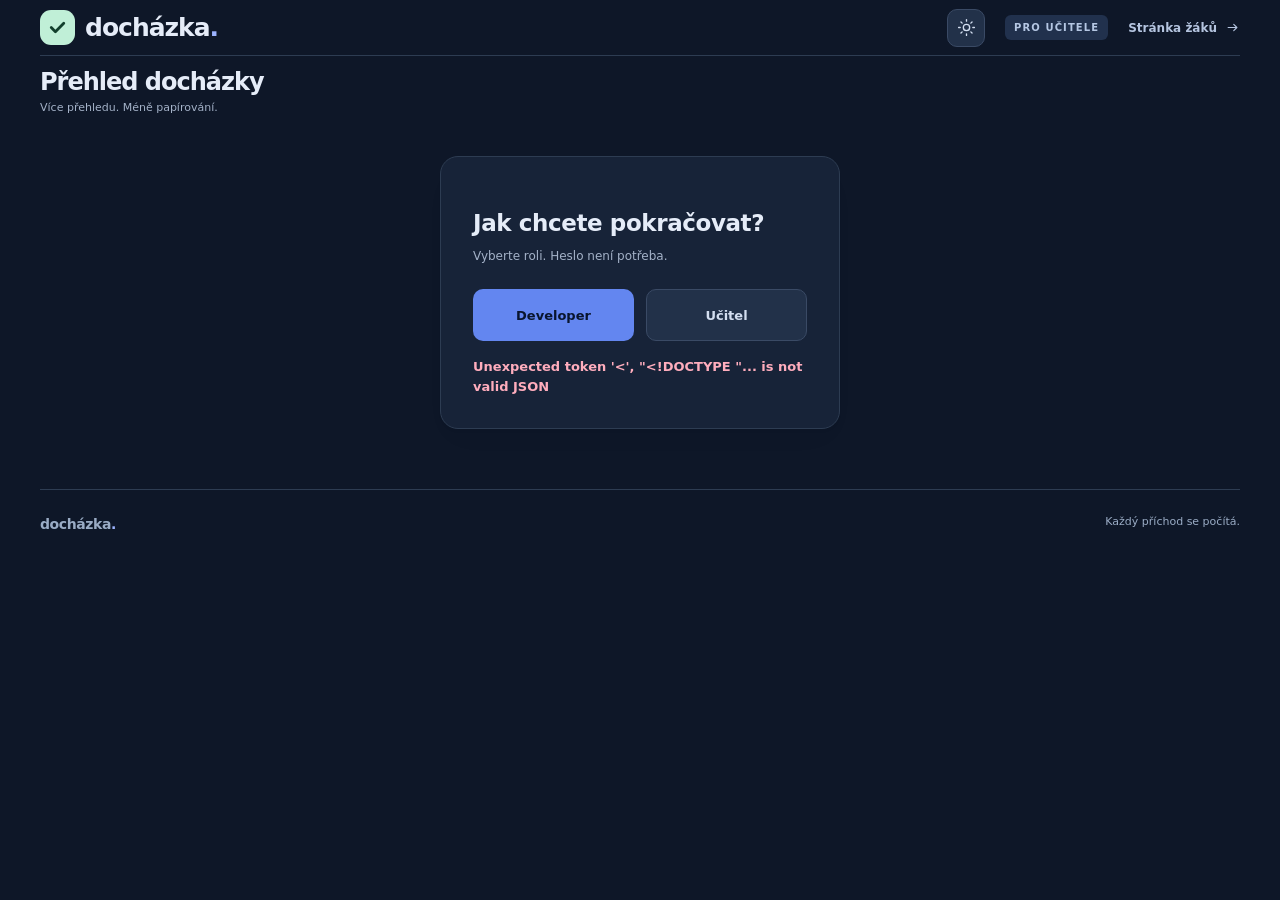
==== commit cc451892: "Use approved password-free staff role selection and hide teacher navigation from students" ====
--- a/admin.html
+++ b/admin.html
@@ -11,17 +11,9 @@
 <header class="site-header"><a class="brand" href="/admin" aria-label="Docházka – administrace"><span class="brand-mark"><svg viewBox="0 0 24 24" fill="none" aria-hidden="true"><path d="m6 12 4 4 8-8" stroke="currentColor" stroke-width="2.7" stroke-linecap="round" stroke-linejoin="round"/></svg></span><span>docházka<span class="brand-dot">.</span></span></a><div class="header-meta"><button id="theme-toggle" class="theme-toggle secondary" type="button" aria-label="Přepnout na světlý vzhled" title="Přepnout na světlý vzhled" aria-pressed="true"><svg class="theme-sun" viewBox="0 0 24 24" fill="none" aria-hidden="true"><circle cx="12" cy="12" r="4"/><path d="M12 2v2m0 16v2M2 12h2m16 0h2M5 5l1.5 1.5m11 11L19 19M5 19l1.5-1.5m11-11L19 5"/></svg><svg class="theme-moon" viewBox="0 0 24 24" fill="none" aria-hidden="true"><path d="M20.5 13A8.5 8.5 0 0 1 11 3.5 8.5 8.5 0 1 0 20.5 13Z"/></svg></button><span class="mode-tag">Pro učitele</span><a class="header-link" href="/">Stránka žáků<svg viewBox="0 0 24 24" fill="none" aria-hidden="true"><path d="M5 12h14m-5-5 5 5-5 5" stroke="currentColor" stroke-width="1.8" stroke-linecap="round" stroke-linejoin="round"/></svg></a></div></header>
   <div class="page-heading"><div><p class="eyebrow">Vše na jednom místě</p><h1>Přehled docházky</h1><p>Více přehledu. Méně papírování.</p></div></div>
   <section id="auth-panel" class="card">
-    <span class="auth-symbol" aria-hidden="true"><svg viewBox="0 0 24 24" fill="none" aria-hidden="true"><path d="m6 12 4 4 8-8" stroke="currentColor" stroke-width="2.7" stroke-linecap="round" stroke-linejoin="round"/></svg></span>
-    <h2 id="auth-title">Přihlášení</h2>
-    <p id="auth-help" class="muted"></p>
-    <form id="auth-form">
-      <label for="username">Přihlašovací jméno</label>
-      <input id="username" name="username" autocomplete="username" required minlength="3" maxlength="40">
-      <label for="password">Heslo</label>
-      <input id="password" name="password" type="password" autocomplete="current-password" required minlength="12" maxlength="128">
-      <div id="setup-field" hidden><label for="setup-key">Jednorázový kód pro založení administrace</label><input id="setup-key" type="password" autocomplete="off"></div>
-      <button id="auth-submit" type="submit">Přihlásit se</button>
-    </form>
+    <h2>Jak chcete pokračovat?</h2>
+    <p class="muted">Vyberte roli. Heslo není potřeba.</p>
+    <div class="role-options"><button id="role-developer" type="button">Developer</button><button id="role-teacher" type="button" class="secondary">Učitel</button></div>
     <p id="auth-message" role="status"></p>
   </section>
   <main id="dashboard" hidden>
@@ -49,14 +41,7 @@
   <div class="attendance-progress"><div class="topbar"><span id="progress-label">Čekáme na načtení docházky</span><span id="last-updated" class="muted"></span></div>
     <progress id="attendance-progress" value="0" max="100" aria-label="Podíl přítomných žáků"></progress>
   </div>
-  <section id="owner-tools" class="card" hidden>
-    <details><summary>Správa přístupu pro učitele</summary>
-    <p class="muted">Vytvořte jednorázovou pozvánku platnou 24 hodin. Učitel si přes ni zvolí své jméno a heslo. Odkaz předejte pouze učiteli.</p>
-    <button id="invite-button" class="secondary">Vytvořit pozvánku učitele</button>
-    <input id="invite-url" aria-label="Odkaz pro učitele" readonly hidden>
-    <p id="invite-message" role="status"></p>
-    </details>
-  </section>
+
   <section class="card" id="network-tools">
     <details id="network-details"><summary>Školní síť <span id="network-badge" class="muted"></span></summary>
       <p class="muted">Omezuje pouze zápis žáků. Administrace a ruční opravy fungují odkudkoliv.</p>
@@ -69,6 +54,23 @@
       <p id="network-message" role="status"></p>
     </details>
   </section>
+  <section class="card" id="student-password-tools">
+    <details><summary>Hesla žáků <span id="student-password-badge" class="muted"></span></summary>
+      <p class="muted">Každý žák má vlastní heslo. Jiný prohlížeč pak nestačí k zápisu cizího jména. Heslo může být libovolně krátké, ale nesmí být prázdné.</p>
+      <p id="student-password-count" class="muted"></p>
+      <form id="student-password-form">
+        <label for="student-password-name">Žák</label><select id="student-password-name" required><option value="">Vyberte žáka</option></select>
+        <label for="student-new-password">Heslo žáka</label><input id="student-new-password" type="password" autocomplete="new-password" required>
+        <p class="muted">Po uložení se heslo už nezobrazí. Předejte ho pouze danému žákovi. Nové heslo nahradí původní.</p>
+        <button type="submit" id="student-password-save" class="secondary">Uložit heslo žáka</button>
+      </form>
+      <label class="checkbox-label"><input id="passwords-distributed" type="checkbox"> Všem žákům jsem předal jejich hesla.</label>
+      <button id="student-password-enable" class="secondary" disabled>Zapnout povinná hesla</button>
+      <button id="student-password-disable" class="secondary" hidden>Vypnout povinná hesla</button>
+      <p id="student-password-message" role="status" class="muted"></p>
+    </details>
+  </section>
+
   </aside>
   <section class="card roster-card">
   <div class="topbar roster-heading"><div><p class="eyebrow">Vaše třída</p><h2>Seznam žáků</h2><span class="muted" id="refresh-rate">Podle příjmení · aktualizace každých 5 sekund</span></div><button id="export-csv" class="secondary" disabled>Stáhnout CSV</button></div>
@@ -89,7 +91,7 @@
     <tbody id="list"></tbody>
   </table>
   </div>
-  <div class="pagination"><label for="page-size">Na stránce <select id="page-size"><option value="14">Po Prchala (14 žáků)</option><option value="27">Celá třída</option></select></label><div><button id="previous-page" class="secondary" type="button">Předchozí</button><span id="page-info" class="muted"></span><button id="next-page" class="secondary" type="button">Další</button></div></div>
+  <div class="pagination"><label for="page-size">Skupiny <select id="page-size"><option value="14">AJ1 / AJ2</option><option value="27">Celá třída</option></select></label><div><button id="previous-page" class="secondary" type="button">AJ1</button><span id="page-info" class="muted"></span><button id="next-page" class="secondary" type="button">AJ2</button></div></div>
   </section>
 </main>
 
@@ -114,21 +116,21 @@
     };
     let students = [];
     let activeFilter = 'all';
-    let currentPage=1, editing=false;
+    let currentPage=1, selectedGroup=1, editing=false;
+    function groupStudents(){return selectedGroup ? students.slice((selectedGroup-1)*14,selectedGroup*14) : students;}
     let networkIp=null;
     const normalizeSearch = value => value.normalize('NFD').replace(/\p{M}/gu, '').toLocaleLowerCase('cs');
     function renderStudents() {
       const query = normalizeSearch(document.getElementById('student-search').value.trim());
-      const rows = students.filter(row => normalizeSearch(row.name).includes(query) && (activeFilter === 'all' || (activeFilter === 'present' ? row.present : !row.present)));
+      const scope=groupStudents();
+      const rows = scope.filter(row => normalizeSearch(row.name).includes(query) && (activeFilter === 'all' || (activeFilter === 'present' ? row.present : !row.present)));
       const tbody = document.getElementById('list');
       tbody.replaceChildren();
-      const pageSize=Number(document.getElementById('page-size').value);
-      const pages=Math.max(1,Math.ceil(rows.length/pageSize));
-      currentPage=Math.min(currentPage,pages);
-      document.getElementById('page-info').textContent=`${currentPage} / ${pages}`;
-      document.getElementById('previous-page').disabled=currentPage<=1;
-      document.getElementById('next-page').disabled=currentPage>=pages;
-      rows.slice((currentPage-1)*pageSize,currentPage*pageSize).forEach(row => {
+      document.querySelector('.roster-card').dataset.group=selectedGroup?String(selectedGroup):'all';
+      document.getElementById('page-info').textContent=selectedGroup?'AJ'+selectedGroup:'Všichni';
+      document.getElementById('previous-page').disabled=selectedGroup===1;
+      document.getElementById('next-page').disabled=selectedGroup===2;
+      rows.forEach(row => {
         const tr = document.createElement('tr');
         [row.name, row.present ? 'Tu' : 'Není tu', formatTime(row.created_at)].forEach((value, i) => {
           const td = document.createElement('td');
@@ -143,27 +145,34 @@
         tbody.appendChild(tr);
       });
       if (!rows.length) { const tr=document.createElement('tr'); const td=document.createElement('td'); td.colSpan=3; td.className='empty-state'; td.textContent='Žádný žák neodpovídá vybranému filtru.'; tr.appendChild(td); tbody.appendChild(tr); }
-      document.getElementById('result-count').textContent=`Zobrazeno ${rows.length} z ${students.length} žáků`;
+      document.getElementById('result-count').textContent=`Zobrazeno ${rows.length} z ${scope.length} žáků`;
+      updateSummary();
     }
     function updateSummary() {
-      const present = students.filter(s => s.present).length;
-      document.getElementById('total-count').textContent=students.length;
+      const scope=groupStudents();
+      const present = scope.filter(s => s.present).length;
+      document.getElementById('total-count').textContent=scope.length;
+      document.querySelector('.stat small').textContent=selectedGroup?'Skupina AJ'+selectedGroup:'Celá třída';
       document.getElementById('present-count').textContent=hasSession ? present : '—';
-      document.getElementById('absent-count').textContent=hasSession ? students.length-present : '—';
-      const percent=students.length ? Math.round(present/students.length*100) : 0;
+      document.getElementById('absent-count').textContent=hasSession ? scope.length-present : '—';
+      const percent=scope.length ? Math.round(present/scope.length*100) : 0;
       document.getElementById('attendance-progress').value=percent;
-      document.getElementById('progress-label').textContent=hasSession ? `Přítomnost ${percent} % · ${present} z ${students.length} žáků` : 'Spusťte hodinu pro sledování přítomnosti.';
+      document.getElementById('progress-label').textContent=hasSession ? `Přítomnost ${percent} % · ${present} z ${scope.length} žáků` : 'Spusťte hodinu pro sledování přítomnosti.';
       document.getElementById('export-csv').disabled=!hasSession;
       document.getElementById('copy-code').disabled=!hasSession;
       document.getElementById('extend-session').disabled=!hasSession || extending;
       document.getElementById('last-updated').textContent='Aktualizováno '+new Date().toLocaleTimeString('cs-CZ');
     }
     document.getElementById('student-search').addEventListener('input',()=>{currentPage=1;renderStudents();});
-    document.getElementById('page-size').onchange=()=>{currentPage=1;renderStudents();};
-    document.getElementById('previous-page').onclick=()=>{currentPage--;renderStudents();};
-    document.getElementById('next-page').onclick=()=>{currentPage++;renderStudents();};
+    document.getElementById('page-size').onchange=()=>{selectedGroup=document.getElementById('page-size').value==='14'?1:null;currentPage=1;renderStudents();};
+    function showGroup(page){
+      document.getElementById('page-size').value='14';document.getElementById('student-search').value='';activeFilter='all';currentPage=page;selectedGroup=page;
+      document.querySelectorAll('[data-filter]').forEach(b=>b.setAttribute('aria-pressed',String(b.dataset.filter==='all')));renderStudents();
+    }
+    document.getElementById('previous-page').onclick=()=>showGroup(1);
+    document.getElementById('next-page').onclick=()=>showGroup(2);
     document.querySelectorAll('[data-filter]').forEach(button => button.onclick=()=>{
-      activeFilter=button.dataset.filter;currentPage=1;
+      activeFilter=button.dataset.filter;currentPage=1;if(activeFilter==='all')selectedGroup=null;document.getElementById('page-size').value=selectedGroup?'14':'27';
       document.querySelectorAll('[data-filter]').forEach(b=>b.setAttribute('aria-pressed',String(b===button)));
       renderStudents();
     });
@@ -257,61 +266,27 @@
       }
     }
 
-    let mode = 'login';
-    let invite = new URLSearchParams(location.hash.slice(1)).get('invite');
-    if (invite) history.replaceState(null, '', location.pathname);
-    async function authPost(body) {
-      const res = await fetch('/api/auth', {method:'POST',headers:{'Content-Type':'application/json'},body:JSON.stringify(body)});
-      const data = await res.json();
-      if (!res.ok) throw new Error(data.error || 'Akce se nezdařila');
-      return data;
-    }
-    async function refreshAuth() {
-      try {
-        const res=await fetch('/api/auth',{cache:'no-store'});
-        const data=await res.json();
-        if (!res.ok) throw new Error(data.error);
-        signedIn=Boolean(data.user);
-        if(!signedIn)clearTimeout(refreshTimer);
-        document.getElementById('dashboard').hidden=!signedIn;
-        document.getElementById('auth-panel').hidden=signedIn;
-        students=[];
-        document.getElementById('list').replaceChildren();
-        document.getElementById('code').textContent='----';
-        document.getElementById('owner-tools').hidden=data.user?.role!=='owner';
-        if (signedIn) {
-          document.getElementById('signed-in').textContent='Přihlášen: '+data.user.username;
-          invite=null; await Promise.all([loadList(),loadNetwork()]); return;
-        }
-        mode=invite?'accept':data.needsSetup?'setup':'login';
-        document.getElementById('auth-title').textContent=mode==='setup'?'Založení správce':mode==='accept'?'Vítejte, pane učiteli':'Přihlášení';
-        document.getElementById('auth-submit').textContent=mode==='login'?'Přihlásit se':'Nastavit heslo a pokračovat';
-        document.getElementById('setup-field').hidden=mode!=='setup';
-        document.getElementById('username').readOnly=mode==='setup';
-        if (mode==='setup') document.getElementById('username').value='thortyy';
-        document.getElementById('password').autocomplete=mode==='login'?'current-password':'new-password';
-        document.getElementById('auth-help').textContent=mode==='setup'
-          ? (data.setupConfigured?'Zvol si vlastní heslo alespoň o 12 znacích a zadej jednorázový kód.':'Správce nejprve musí v Cloudflare nastavit jednorázový kód ADMIN_SETUP_KEY (alespoň 20 znaků).')
-          :mode==='accept'?'Zvolte si přihlašovací jméno bez diakritiky a vlastní heslo alespoň o 12 znacích.':'Přihlaste se svým jménem a heslem.';
-      } catch(err) {document.getElementById('auth-message').textContent=err.message || 'Chyba připojení';}
-    }
-    document.getElementById('auth-form').addEventListener('submit',async event=>{
-      event.preventDefault();const button=document.getElementById('auth-submit');button.disabled=true;
-      try {
-        await authPost({action:mode,username:document.getElementById('username').value,password:document.getElementById('password').value,setupKey:document.getElementById('setup-key').value,invite});
-        document.getElementById('password').value='';document.getElementById('setup-key').value='';document.getElementById('auth-message').textContent='';
-        await refreshAuth();
-      } catch(err){document.getElementById('auth-message').textContent=err.message;}finally{button.disabled=false;}
-    });
-    document.getElementById('logout').onclick=async()=>{
-      try {await authPost({action:'logout'});await refreshAuth();document.getElementById('invite-url').value='';document.getElementById('invite-url').hidden=true;}
-      catch(err){document.getElementById('error').textContent=err.message;}
-    };
-    document.getElementById('invite-button').onclick=async()=>{
-      const button=document.getElementById('invite-button');button.disabled=true;
-      try {const data=await authPost({action:'invite'});const input=document.getElementById('invite-url');input.value=data.url;input.hidden=false;input.select();document.getElementById('invite-message').textContent='Zkopírujte odkaz a předejte ho učiteli.';}
-      catch(err){document.getElementById('invite-message').textContent=err.message;}finally{button.disabled=false;}
-    };
+    async function authPost(body){
+      const res=await fetch('/api/auth',{method:'POST',headers:{'Content-Type':'application/json'},body:JSON.stringify(body)});const data=await res.json();if(!res.ok)throw new Error(data.error||'Vstup se nepodařil');return data;
+    }
+    async function refreshAuth(){
+      try{
+        const res=await fetch('/api/auth',{cache:'no-store'});const data=await res.json();if(!res.ok)throw new Error(data.error);
+        signedIn=Boolean(data.user);if(!signedIn)clearTimeout(refreshTimer);
+        document.getElementById('dashboard').hidden=!signedIn;document.getElementById('auth-panel').hidden=signedIn;
+        students=[];document.getElementById('list').replaceChildren();document.getElementById('code').textContent='----';
+        if(signedIn){document.getElementById('signed-in').textContent='Role: '+data.user.username;await Promise.all([loadList(),loadNetwork(),loadStudentPasswords()]);}
+      }catch(err){document.getElementById('auth-message').textContent=err.message;}
+    }
+    async function chooseRole(role){
+      const buttons=[document.getElementById('role-developer'),document.getElementById('role-teacher')];buttons.forEach(b=>b.disabled=true);
+      try{await authPost({action:'choose_role',role});document.getElementById('auth-message').textContent='';await refreshAuth();}
+      catch(err){document.getElementById('auth-message').textContent=err.message;}finally{buttons.forEach(b=>b.disabled=false);}
+    }
+    document.getElementById('role-developer').onclick=()=>chooseRole('developer');
+    document.getElementById('role-teacher').onclick=()=>chooseRole('teacher');
+    document.getElementById('logout').textContent='Změnit roli';
+    document.getElementById('logout').onclick=async()=>{try{await authPost({action:'logout'});document.getElementById('student-new-password').value='';await refreshAuth();}catch(err){document.getElementById('error').textContent=err.message;}};
     async function editStudent(row) {
       if(editing)return;
       if(!window.confirm(`Změnit docházku žáka ${row.name} na „${row.present?'Není tu':'Tu'}“?`))return;
@@ -347,6 +322,51 @@
     document.getElementById('confirm-school').onchange=()=>{document.getElementById('network-add').disabled=!networkIp||!document.getElementById('confirm-school').checked;};
     document.getElementById('network-add').onclick=()=>changeNetwork({action:'add_current',confirmSchool:document.getElementById('confirm-school').checked},document.getElementById('network-add'));
     document.getElementById('network-disable').onclick=()=>changeNetwork({action:'disable'},document.getElementById('network-disable'));
+
+    let passwordStudents=[],passwordPolicy=false;
+    function updatePasswordActivation(){
+      document.getElementById('student-password-enable').disabled=!(passwordStudents.length===27&&passwordStudents.every(row=>row.hasPassword)&&document.getElementById('passwords-distributed').checked);
+    }
+    async function loadStudentPasswords(){
+      try{
+        const res=await fetch('/api/student-passwords',{cache:'no-store'});const data=await res.json();if(!res.ok)throw new Error(data.error);
+        passwordStudents=data.students;passwordPolicy=data.enabled;
+        document.getElementById('student-password-badge').textContent=data.enabled?'· zapnuté':'· vypnuté';
+        document.getElementById('student-password-count').textContent=`Heslo má ${data.students.filter(row=>row.hasPassword).length} z ${data.students.length} žáků.`;
+        const select=document.getElementById('student-password-name'),selected=select.value;select.replaceChildren();
+        const blank=document.createElement('option');blank.value='';blank.textContent='Vyberte žáka';select.appendChild(blank);
+        data.students.forEach(row=>{const option=document.createElement('option');option.value=row.name;option.textContent=row.name+(row.hasPassword?' · nastaveno':'');select.appendChild(option);});select.value=selected;
+        document.getElementById('student-password-enable').hidden=data.enabled;
+        document.getElementById('student-password-disable').hidden=!data.enabled;updatePasswordActivation();
+      }catch(err){document.getElementById('student-password-message').textContent=err.message||'Nastavení hesel se nepodařilo načíst.';}
+    }
+    async function studentPasswordPost(body){
+      const res=await fetch('/api/student-passwords',{method:'POST',headers:{'Content-Type':'application/json'},body:JSON.stringify(body)});const data=await res.json();
+      if(!res.ok)throw new Error(data.error||'Akce se nepodařila.');return data;
+    }
+    document.getElementById('student-password-form').onsubmit=async event=>{
+      event.preventDefault();const name=document.getElementById('student-password-name').value;const known=passwordStudents.find(row=>row.name===name);
+      if(!known)return;
+      if(known.hasPassword&&!window.confirm(`Změnit heslo žáka ${name}? Původní heslo přestane fungovat.`))return;
+      const button=document.getElementById('student-password-save');button.disabled=true;
+      try{
+        await studentPasswordPost({action:'set',name,password:document.getElementById('student-new-password').value,replace:known.hasPassword});
+        document.getElementById('student-new-password').value='';document.getElementById('passwords-distributed').checked=false;
+        document.getElementById('student-password-message').textContent='Heslo pro '+name+' bylo uloženo.';await loadStudentPasswords();
+      }catch(err){document.getElementById('student-password-message').textContent=err.message;}finally{button.disabled=false;}
+    };
+    document.getElementById('passwords-distributed').onchange=updatePasswordActivation;
+    document.getElementById('student-password-enable').onclick=async()=>{
+      const button=document.getElementById('student-password-enable');button.disabled=true;
+      try{await studentPasswordPost({action:'enable',confirmDistributed:document.getElementById('passwords-distributed').checked});await loadStudentPasswords();document.getElementById('student-password-message').textContent='Ochrana je zapnutá. Žáci nyní potřebují vlastní heslo.';}
+      catch(err){document.getElementById('student-password-message').textContent=err.message;}finally{updatePasswordActivation();}
+    };
+    document.getElementById('student-password-disable').onclick=async()=>{
+      if(!window.confirm('Vypnout ověřování hesel žáků? Potom bude opět stačit jméno a kód hodiny.'))return;
+      const button=document.getElementById('student-password-disable');button.disabled=true;
+      try{await studentPasswordPost({action:'disable'});await loadStudentPasswords();document.getElementById('student-password-message').textContent='Ochrana heslem je vypnutá.';}
+      catch(err){document.getElementById('student-password-message').textContent=err.message;}finally{button.disabled=false;}
+    };
     refreshAuth();
 
     setInterval(updateCountdown, 1000);
--- a/style.css
+++ b/style.css
@@ -7,3 +7,8 @@
 .dashboard-tools{display:flex;flex-direction:column;gap:14px;min-width:0}.dashboard-tools>*{width:100%}@media(min-width:1001px) and (min-height:700px){.teacher-page .site-header{height:56px}.teacher-page .page-heading{margin:12px 0 6px}.teacher-page .page-heading h1{font-size:24px;margin-bottom:3px}.teacher-page .page-heading .eyebrow{display:none}.teacher-page .page-heading>div>p:last-child{font-size:11px}.teacher-page:has(#dashboard:not([hidden])) .site-footer{display:none}.teacher-page #dashboard{height:calc(100dvh - 132px);grid-template-rows:28px 54px minmax(0,1fr);gap:10px}.teacher-page .account-bar{grid-row:1;min-height:0}.teacher-page .stats{grid-row:2;gap:10px}.teacher-page .stat{padding:8px 15px}.teacher-page .stat strong{font-size:29px}.teacher-page .stat small{font-size:10px}.teacher-page .dashboard-tools{grid-column:2;grid-row:3;max-height:100%;overflow:auto;scrollbar-width:thin;padding-bottom:2px}.teacher-page .dashboard-tools .session-card,.teacher-page .dashboard-tools .attendance-progress,.teacher-page .dashboard-tools #owner-tools,.teacher-page .dashboard-tools #network-tools{grid-area:auto;flex-shrink:0}.teacher-page .roster-card{grid-column:1;grid-row:3;min-height:0;height:100%;padding:14px;display:flex;flex-direction:column}.teacher-page .roster-heading{padding-bottom:10px}.teacher-page .roster-heading .eyebrow{display:none}.teacher-page .roster-heading h2{font-size:18px}.teacher-page .list-toolbar{margin-top:10px}.teacher-page .list-toolbar input{padding:7px 10px;min-height:32px}.teacher-page .filters button{min-height:28px;padding:5px 9px}.teacher-page #result-count{margin-top:8px}.teacher-page #manual-status{margin-bottom:8px}.teacher-page .roster-scroll{flex:1;min-height:0;max-height:none}.teacher-page .roster-scroll table{height:100%}.teacher-page .roster-scroll th{padding:5px 9px;font-size:9px}.teacher-page .roster-scroll td{padding:1px 9px;font-size:12px}.teacher-page .roster-scroll .status-badge{min-height:20px;padding:2px 9px;font-size:10px}.teacher-page .pagination{padding-top:8px;gap:8px}.teacher-page .pagination button,.teacher-page .pagination select{min-height:30px}.teacher-page .roster-number{width:24px}}
 @media(min-width:1001px) and (min-height:700px){.teacher-page .roster-card{padding:10px}.teacher-page .roster-heading .muted{display:none}.teacher-page .roster-heading{padding-bottom:8px}.teacher-page .roster-heading h2{margin:0}.teacher-page .search-field label{position:absolute;width:1px;height:1px;overflow:hidden;clip:rect(0,0,0,0)}.teacher-page .list-toolbar{margin-top:8px}.teacher-page #result-count{display:none}.teacher-page #manual-status{margin:6px 0;font-size:10px;min-height:15px}.teacher-page .roster-scroll td{padding-top:0;padding-bottom:0;font-size:11px}.teacher-page .roster-scroll .status-badge{min-height:20px}.teacher-page .pagination{padding-top:6px}}
 .dashboard-tools{grid-column:2;grid-row:3/span 4}@media(max-width:760px){.dashboard-tools{display:contents}#dashboard .account-bar{order:0}#dashboard .stats{order:1}#dashboard .session-card{order:2}#dashboard .attendance-progress{order:3}#dashboard .roster-card{order:4}#dashboard #owner-tools{order:5}#dashboard #network-tools{order:6}}
+
+@media(min-width:1001px) and (min-height:700px){.teacher-page .roster-card[data-group="2"] .roster-scroll{overflow:visible;max-height:none}.teacher-page .roster-card[data-group="2"] .roster-scroll table{height:auto}.teacher-page .roster-card[data-group="2"] .roster-scroll td{padding-top:1px;padding-bottom:1px}.teacher-page .roster-card[data-group="2"] .roster-scroll td:first-child{width:55%}}
+#student-password-tools,#my-password-tools{padding:16px;border-radius:12px;box-shadow:none}#student-password-tools label,#my-password-tools label{font-size:11px;margin-top:12px}#student-password-tools input,#my-password-tools input{font-size:12px;padding:10px;margin-bottom:12px}#student-password-tools select{width:100%;font-size:11px;margin-top:6px}#student-password-tools button,#my-password-tools button{font-size:11px;width:100%;margin-top:8px}#student-password-tools p.muted,#my-password-tools p.muted{margin:10px 0;font-size:11px;line-height:1.6}#student-password-badge{display:block;font-size:10px;margin-top:4px}#student-password-tools .checkbox-label{font-weight:450}#student-password-tools .checkbox-label input{width:17px;margin-top:2px}#student-password-help{font-size:11px;margin-bottom:16px}@media(max-width:760px){#dashboard #student-password-tools{order:7}#dashboard #my-password-tools{order:8}}
+
+.role-options{display:grid;grid-template-columns:1fr 1fr;gap:12px;margin-top:24px}.role-options button{min-height:52px}
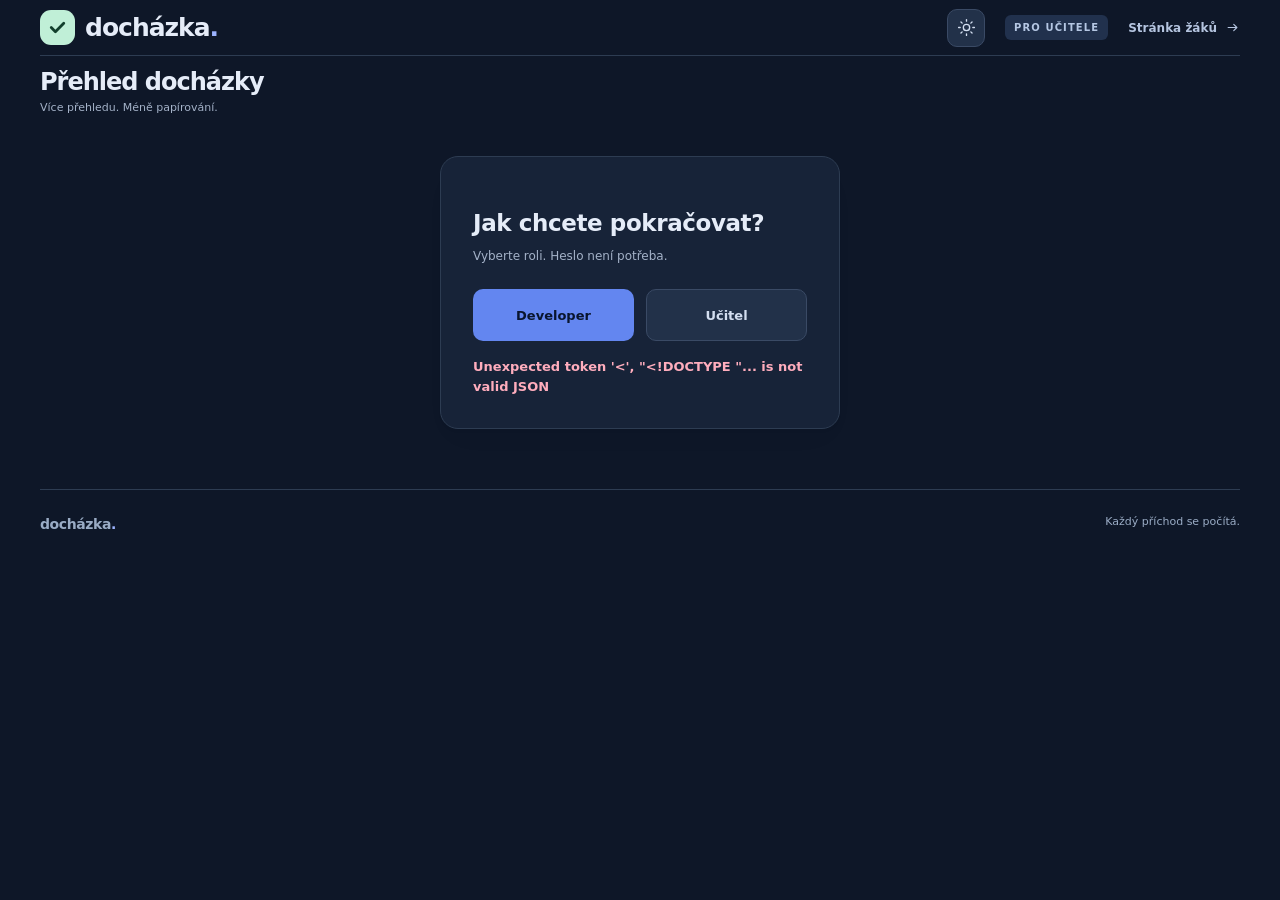
==== commit 423946e2: "Minify browser scripts and polish the student check-in form" ====
--- a/admin.html
+++ b/admin.html
@@ -4,7 +4,7 @@
   <meta charset="UTF-8">
   <meta name="viewport" content="width=device-width, initial-scale=1.0">
   <title>Admin - Docházka</title>
-  <script>(() => {const root = document.documentElement;const key = 'dochazka_theme';let theme = 'dark';try { if (localStorage.getItem(key) === 'light') theme = 'light'; } catch {}root.dataset.theme = theme;function updateButton() {const button = document.getElementById('theme-toggle');if (!button) return;const label = root.dataset.theme === 'dark' ? 'Přepnout na světlý vzhled' : 'Přepnout na tmavý vzhled';button.setAttribute('aria-label', label);button.setAttribute('title', label);button.setAttribute('aria-pressed', String(root.dataset.theme === 'dark'));}document.addEventListener('DOMContentLoaded', () => {updateButton();document.getElementById('theme-toggle')?.addEventListener('click', () => {theme = root.dataset.theme === 'dark' ? 'light' : 'dark';root.dataset.theme = theme;try { localStorage.setItem(key, theme); } catch {}updateButton();});});window.addEventListener('storage', event => {if (event.key !== key && event.key !== null) return;root.dataset.theme = event.newValue === 'light' ? 'light' : 'dark';updateButton();});})();</script>
+  <script>(()=>{const t=document.documentElement,e="dochazka_theme";let a="dark";try{"light"===localStorage.getItem(e)&&(a="light")}catch{}function d(){const e=document.getElementById("theme-toggle");if(!e)return;const a="dark"===t.dataset.theme?"Přepnout na světlý vzhled":"Přepnout na tmavý vzhled";e.setAttribute("aria-label",a),e.setAttribute("title",a),e.setAttribute("aria-pressed",String("dark"===t.dataset.theme))}t.dataset.theme=a,document.addEventListener("DOMContentLoaded",()=>{d(),document.getElementById("theme-toggle")?.addEventListener("click",()=>{a="dark"===t.dataset.theme?"light":"dark",t.dataset.theme=a;try{localStorage.setItem(e,a)}catch{}d()})}),window.addEventListener("storage",a=>{a.key!==e&&null!==a.key||(t.dataset.theme="light"===a.newValue?"light":"dark",d())})})();</script>
   <link rel="stylesheet" href="/style.css">
 </head>
 <body class="teacher-page">
@@ -96,280 +96,6 @@
 </main>
 
   <footer class="site-footer"><span>docházka<span class="brand-dot">.</span></span><span>Každý příchod se počítá.</span></footer>
-  <script>
-    let signedIn = false;
-    let extending = false;
-    document.getElementById('extend-session').onclick=async()=>{
-      if (extending) return;
-      const button=document.getElementById('extend-session');
-      extending=true;button.disabled=true;
-      try {
-        const res=await fetch('/api/extend',{method:'POST',headers:{'Content-Type':'application/json'},body:JSON.stringify({code:document.getElementById('code').textContent})});
-        const data=await res.json();
-        if (res.status===401) {await refreshAuth();return;}
-        if (!res.ok) throw new Error(data.error || 'Čas se nepodařilo prodloužit');
-        expiresAt=data.expiresAt;serverOffset=data.serverNow-Date.now();updateCountdown();
-        document.getElementById('extend-status').textContent='Čas na přihlášení byl prodloužen o 5 minut.';
-        await loadList();
-      } catch(err) {document.getElementById('extend-status').textContent=err.message;}
-      finally {extending=false;button.disabled=!hasSession;}
-    };
-    let students = [];
-    let activeFilter = 'all';
-    let currentPage=1, selectedGroup=1, editing=false;
-    function groupStudents(){return selectedGroup ? students.slice((selectedGroup-1)*14,selectedGroup*14) : students;}
-    let networkIp=null;
-    const normalizeSearch = value => value.normalize('NFD').replace(/\p{M}/gu, '').toLocaleLowerCase('cs');
-    function renderStudents() {
-      const query = normalizeSearch(document.getElementById('student-search').value.trim());
-      const scope=groupStudents();
-      const rows = scope.filter(row => normalizeSearch(row.name).includes(query) && (activeFilter === 'all' || (activeFilter === 'present' ? row.present : !row.present)));
-      const tbody = document.getElementById('list');
-      tbody.replaceChildren();
-      document.querySelector('.roster-card').dataset.group=selectedGroup?String(selectedGroup):'all';
-      document.getElementById('page-info').textContent=selectedGroup?'AJ'+selectedGroup:'Všichni';
-      document.getElementById('previous-page').disabled=selectedGroup===1;
-      document.getElementById('next-page').disabled=selectedGroup===2;
-      rows.forEach(row => {
-        const tr = document.createElement('tr');
-        [row.name, row.present ? 'Tu' : 'Není tu', formatTime(row.created_at)].forEach((value, i) => {
-          const td = document.createElement('td');
-          if (i === 1) {
-            const badge=document.createElement('button');badge.type='button';badge.className=row.present?'status-badge present':'status-badge absent';badge.textContent=value;
-            badge.disabled=!hasSession||editing;badge.setAttribute('aria-label',`${row.name}: ${value}. Změnit na ${row.present?'Není tu':'Tu'}`);
-            badge.onclick=()=>editStudent(row);td.appendChild(badge);
-          } else if(i===0) {const number=document.createElement('span');number.className='roster-number';number.textContent=String(students.indexOf(row)+1).padStart(2,'0');number.setAttribute('aria-hidden','true');td.append(number,document.createTextNode(value));}
-          else td.textContent=value;
-          tr.appendChild(td);
-        });
-        tbody.appendChild(tr);
-      });
-      if (!rows.length) { const tr=document.createElement('tr'); const td=document.createElement('td'); td.colSpan=3; td.className='empty-state'; td.textContent='Žádný žák neodpovídá vybranému filtru.'; tr.appendChild(td); tbody.appendChild(tr); }
-      document.getElementById('result-count').textContent=`Zobrazeno ${rows.length} z ${scope.length} žáků`;
-      updateSummary();
-    }
-    function updateSummary() {
-      const scope=groupStudents();
-      const present = scope.filter(s => s.present).length;
-      document.getElementById('total-count').textContent=scope.length;
-      document.querySelector('.stat small').textContent=selectedGroup?'Skupina AJ'+selectedGroup:'Celá třída';
-      document.getElementById('present-count').textContent=hasSession ? present : '—';
-      document.getElementById('absent-count').textContent=hasSession ? scope.length-present : '—';
-      const percent=scope.length ? Math.round(present/scope.length*100) : 0;
-      document.getElementById('attendance-progress').value=percent;
-      document.getElementById('progress-label').textContent=hasSession ? `Přítomnost ${percent} % · ${present} z ${scope.length} žáků` : 'Spusťte hodinu pro sledování přítomnosti.';
-      document.getElementById('export-csv').disabled=!hasSession;
-      document.getElementById('copy-code').disabled=!hasSession;
-      document.getElementById('extend-session').disabled=!hasSession || extending;
-      document.getElementById('last-updated').textContent='Aktualizováno '+new Date().toLocaleTimeString('cs-CZ');
-    }
-    document.getElementById('student-search').addEventListener('input',()=>{currentPage=1;renderStudents();});
-    document.getElementById('page-size').onchange=()=>{selectedGroup=document.getElementById('page-size').value==='14'?1:null;currentPage=1;renderStudents();};
-    function showGroup(page){
-      document.getElementById('page-size').value='14';document.getElementById('student-search').value='';activeFilter='all';currentPage=page;selectedGroup=page;
-      document.querySelectorAll('[data-filter]').forEach(b=>b.setAttribute('aria-pressed',String(b.dataset.filter==='all')));renderStudents();
-    }
-    document.getElementById('previous-page').onclick=()=>showGroup(1);
-    document.getElementById('next-page').onclick=()=>showGroup(2);
-    document.querySelectorAll('[data-filter]').forEach(button => button.onclick=()=>{
-      activeFilter=button.dataset.filter;currentPage=1;if(activeFilter==='all')selectedGroup=null;document.getElementById('page-size').value=selectedGroup?'14':'27';
-      document.querySelectorAll('[data-filter]').forEach(b=>b.setAttribute('aria-pressed',String(b===button)));
-      renderStudents();
-    });
-    document.getElementById('copy-code').onclick=async()=>{
-      try { await navigator.clipboard.writeText(document.getElementById('code').textContent); document.getElementById('copy-status').textContent='Zkopírováno'; }
-      catch {document.getElementById('copy-status').textContent='Označte a zkopírujte kód ručně.';}
-    };
-    document.getElementById('export-csv').onclick=()=>{
-      const cell = value => '"'+String(value).replace(/"/g,'""')+'"';
-      const rows=[['Příjmení a jméno','Stav','Čas příchodu'],...students.map(row=>[row.name,row.present?'Tu':'Není tu',formatTime(row.created_at)])];
-      const csv='\uFEFF'+rows.map(row=>row.map(cell).join(';')).join('\r\n');
-      const url=URL.createObjectURL(new Blob([csv],{type:'text/csv;charset=utf-8'}));
-      const link=document.createElement('a');link.href=url;link.download='dochazka-'+document.getElementById('code').textContent+'.csv';link.click();setTimeout(()=>URL.revokeObjectURL(url),1000);
-    };
-    async function startSession() {
-      const button=document.getElementById('start-session');button.disabled=true;
-      try {
-        const res = await fetch('/api/start', { method: 'POST' });
-        const data = await res.json();
-        if (res.status === 401) { await refreshAuth(); return; }
-        if (data.code) {
-          document.getElementById('code').textContent = data.code;
-          document.getElementById('copy-status').textContent='';
-          document.getElementById('extend-status').textContent='';
-          await loadList();
-        } else {
-          alert(data.error || 'Chyba při generování kódu');
-        }
-      } catch (err) {
-        alert('Chyba připojení');
-      } finally {button.disabled=false;}
-    }
-
-    let loading = false;
-    let expiresAt = null;
-    let serverOffset = 0;
-    let startedAt = null, refreshTimer = null;
-    function scheduleRefresh(){
-      clearTimeout(refreshTimer);
-      if(!signedIn)return;
-      const remaining=startedAt ? startedAt+300000-(Date.now()+serverOffset) : 0;
-      const fast=remaining>0;
-      document.getElementById('refresh-rate').textContent='Podle příjmení · aktualizace každé '+(fast?'2 sekundy':'5 sekund');
-      refreshTimer=setTimeout(loadList,fast?Math.min(2000,remaining):5000);
-    }
-    let hasSession = false;
-
-    function updateCountdown() {
-      const el = document.getElementById('countdown');
-      if (!hasSession) {
-        el.textContent = 'Není spuštěná hodina.';
-        return;
-      }
-      const seconds = Math.max(0, Math.ceil((expiresAt - Date.now() - serverOffset) / 1000));
-      el.textContent = seconds > 0
-        ? `Do konce přihlášení: ${Math.floor(seconds / 60)}:${String(seconds % 60).padStart(2, '0')}`
-        : 'Přihlášení je uzavřené. Časový limit vypršel.';
-    }
-
-    function formatTime(value) {
-      if (!value) return '—';
-      // SQLite CURRENT_TIMESTAMP ukládá UTC bez označení časového pásma.
-      const iso = value.includes('T') ? value : value.replace(' ', 'T') + 'Z';
-      const date = new Date(iso);
-      return Number.isNaN(date.getTime()) ? '—' : date.toLocaleTimeString('cs-CZ', { timeZone: 'Europe/Prague' });
-    }
-
-    async function loadList() {
-      if (loading || !signedIn || editing) return;
-      loading = true;
-      try {
-        const res = await fetch('/api/list', { cache: 'no-store' });
-        const data = await res.json();
-        if (res.status === 401) { await refreshAuth(); return; }
-        if (!res.ok) throw new Error(data.error || 'Chyba při načítání');
-        document.getElementById('code').textContent = data.code || '----';
-        expiresAt = data.expiresAt;
-        startedAt = data.startedAt ?? null;
-        hasSession = Boolean(data.code);
-        serverOffset = data.serverNow - Date.now();
-        updateCountdown();
-        students = data.students;
-        updateSummary();
-        renderStudents();
-        document.getElementById('error').textContent = '';
-      } catch (err) {
-        document.getElementById('error').textContent = 'Seznam se nepodařilo aktualizovat. Zobrazené údaje mohou být zastaralé.';
-      } finally {
-        loading = false;
-        scheduleRefresh();
-      }
-    }
-
-    async function authPost(body){
-      const res=await fetch('/api/auth',{method:'POST',headers:{'Content-Type':'application/json'},body:JSON.stringify(body)});const data=await res.json();if(!res.ok)throw new Error(data.error||'Vstup se nepodařil');return data;
-    }
-    async function refreshAuth(){
-      try{
-        const res=await fetch('/api/auth',{cache:'no-store'});const data=await res.json();if(!res.ok)throw new Error(data.error);
-        signedIn=Boolean(data.user);if(!signedIn)clearTimeout(refreshTimer);
-        document.getElementById('dashboard').hidden=!signedIn;document.getElementById('auth-panel').hidden=signedIn;
-        students=[];document.getElementById('list').replaceChildren();document.getElementById('code').textContent='----';
-        if(signedIn){document.getElementById('signed-in').textContent='Role: '+data.user.username;await Promise.all([loadList(),loadNetwork(),loadStudentPasswords()]);}
-      }catch(err){document.getElementById('auth-message').textContent=err.message;}
-    }
-    async function chooseRole(role){
-      const buttons=[document.getElementById('role-developer'),document.getElementById('role-teacher')];buttons.forEach(b=>b.disabled=true);
-      try{await authPost({action:'choose_role',role});document.getElementById('auth-message').textContent='';await refreshAuth();}
-      catch(err){document.getElementById('auth-message').textContent=err.message;}finally{buttons.forEach(b=>b.disabled=false);}
-    }
-    document.getElementById('role-developer').onclick=()=>chooseRole('developer');
-    document.getElementById('role-teacher').onclick=()=>chooseRole('teacher');
-    document.getElementById('logout').textContent='Změnit roli';
-    document.getElementById('logout').onclick=async()=>{try{await authPost({action:'logout'});document.getElementById('student-new-password').value='';await refreshAuth();}catch(err){document.getElementById('error').textContent=err.message;}};
-    async function editStudent(row) {
-      if(editing)return;
-      if(!window.confirm(`Změnit docházku žáka ${row.name} na „${row.present?'Není tu':'Tu'}“?`))return;
-      editing=true;renderStudents();
-      try {
-        const res=await fetch('/api/edit',{method:'POST',headers:{'Content-Type':'application/json'},body:JSON.stringify({code:document.getElementById('code').textContent,name:row.name,present:!row.present})});
-        const data=await res.json();
-        if(res.status===401){await refreshAuth();return;}
-        if(!res.ok)throw new Error(data.error);
-        document.getElementById('manual-status').textContent=`${row.name}: uloženo ${row.present?'Není tu':'Tu'}.`;
-      } catch(err){document.getElementById('manual-status').textContent=err.message||'Změnu se nepodařilo uložit.';}
-      finally{editing=false;if(signedIn){await loadList();renderStudents();}}
-    }
-    async function loadNetwork(){
-      try{
-        const res=await fetch('/api/network',{cache:'no-store'});const data=await res.json();if(!res.ok)throw new Error(data.error);
-        networkIp=data.currentIp;
-        document.getElementById('network-badge').textContent=data.enabled?'· omezení zapnuté':'· omezení vypnuté';
-        document.getElementById('network-current').textContent=networkIp?'Vaše aktuální veřejná IP: '+networkIp:'Veřejnou IP nelze zjistit.';
-        document.getElementById('network-add').disabled=!networkIp||!document.getElementById('confirm-school').checked;
-        document.getElementById('network-disable').hidden=!data.enabled;
-        const container=document.getElementById('network-addresses');container.replaceChildren();
-        if(data.enabled&&!data.addresses.length)container.textContent='Není povolená žádná síť. Zápis žáků je zablokovaný, dokud nepřidáte školní síť nebo omezení nevypnete.';
-        data.addresses.forEach(ip=>{const row=document.createElement('div');row.className='network-address';const label=document.createElement('code');label.textContent=ip;const button=document.createElement('button');button.className='secondary';button.textContent='Odebrat';button.setAttribute('aria-label','Odebrat síť '+ip);button.onclick=()=>changeNetwork({action:'remove',ip},button);row.append(label,button);container.appendChild(row);});
-      }catch(err){document.getElementById('network-message').textContent=err.message||'Nastavení sítě nelze načíst.';}
-    }
-    async function changeNetwork(body,button){
-      button.disabled=true;
-      try{const res=await fetch('/api/network',{method:'POST',headers:{'Content-Type':'application/json'},body:JSON.stringify(body)});const data=await res.json();if(res.status===401){await refreshAuth();return;}if(!res.ok)throw new Error(data.error);document.getElementById('confirm-school').checked=false;document.getElementById('network-message').textContent='Nastavení sítě uloženo.';await loadNetwork();}
-      catch(err){document.getElementById('network-message').textContent=err.message;}
-      finally{button.disabled=button.id==='network-add'?!networkIp||!document.getElementById('confirm-school').checked:false;}
-    }
-    document.getElementById('confirm-school').onchange=()=>{document.getElementById('network-add').disabled=!networkIp||!document.getElementById('confirm-school').checked;};
-    document.getElementById('network-add').onclick=()=>changeNetwork({action:'add_current',confirmSchool:document.getElementById('confirm-school').checked},document.getElementById('network-add'));
-    document.getElementById('network-disable').onclick=()=>changeNetwork({action:'disable'},document.getElementById('network-disable'));
-
-    let passwordStudents=[],passwordPolicy=false;
-    function updatePasswordActivation(){
-      document.getElementById('student-password-enable').disabled=!(passwordStudents.length===27&&passwordStudents.every(row=>row.hasPassword)&&document.getElementById('passwords-distributed').checked);
-    }
-    async function loadStudentPasswords(){
-      try{
-        const res=await fetch('/api/student-passwords',{cache:'no-store'});const data=await res.json();if(!res.ok)throw new Error(data.error);
-        passwordStudents=data.students;passwordPolicy=data.enabled;
-        document.getElementById('student-password-badge').textContent=data.enabled?'· zapnuté':'· vypnuté';
-        document.getElementById('student-password-count').textContent=`Heslo má ${data.students.filter(row=>row.hasPassword).length} z ${data.students.length} žáků.`;
-        const select=document.getElementById('student-password-name'),selected=select.value;select.replaceChildren();
-        const blank=document.createElement('option');blank.value='';blank.textContent='Vyberte žáka';select.appendChild(blank);
-        data.students.forEach(row=>{const option=document.createElement('option');option.value=row.name;option.textContent=row.name+(row.hasPassword?' · nastaveno':'');select.appendChild(option);});select.value=selected;
-        document.getElementById('student-password-enable').hidden=data.enabled;
-        document.getElementById('student-password-disable').hidden=!data.enabled;updatePasswordActivation();
-      }catch(err){document.getElementById('student-password-message').textContent=err.message||'Nastavení hesel se nepodařilo načíst.';}
-    }
-    async function studentPasswordPost(body){
-      const res=await fetch('/api/student-passwords',{method:'POST',headers:{'Content-Type':'application/json'},body:JSON.stringify(body)});const data=await res.json();
-      if(!res.ok)throw new Error(data.error||'Akce se nepodařila.');return data;
-    }
-    document.getElementById('student-password-form').onsubmit=async event=>{
-      event.preventDefault();const name=document.getElementById('student-password-name').value;const known=passwordStudents.find(row=>row.name===name);
-      if(!known)return;
-      if(known.hasPassword&&!window.confirm(`Změnit heslo žáka ${name}? Původní heslo přestane fungovat.`))return;
-      const button=document.getElementById('student-password-save');button.disabled=true;
-      try{
-        await studentPasswordPost({action:'set',name,password:document.getElementById('student-new-password').value,replace:known.hasPassword});
-        document.getElementById('student-new-password').value='';document.getElementById('passwords-distributed').checked=false;
-        document.getElementById('student-password-message').textContent='Heslo pro '+name+' bylo uloženo.';await loadStudentPasswords();
-      }catch(err){document.getElementById('student-password-message').textContent=err.message;}finally{button.disabled=false;}
-    };
-    document.getElementById('passwords-distributed').onchange=updatePasswordActivation;
-    document.getElementById('student-password-enable').onclick=async()=>{
-      const button=document.getElementById('student-password-enable');button.disabled=true;
-      try{await studentPasswordPost({action:'enable',confirmDistributed:document.getElementById('passwords-distributed').checked});await loadStudentPasswords();document.getElementById('student-password-message').textContent='Ochrana je zapnutá. Žáci nyní potřebují vlastní heslo.';}
-      catch(err){document.getElementById('student-password-message').textContent=err.message;}finally{updatePasswordActivation();}
-    };
-    document.getElementById('student-password-disable').onclick=async()=>{
-      if(!window.confirm('Vypnout ověřování hesel žáků? Potom bude opět stačit jméno a kód hodiny.'))return;
-      const button=document.getElementById('student-password-disable');button.disabled=true;
-      try{await studentPasswordPost({action:'disable'});await loadStudentPasswords();document.getElementById('student-password-message').textContent='Ochrana heslem je vypnutá.';}
-      catch(err){document.getElementById('student-password-message').textContent=err.message;}finally{button.disabled=false;}
-    };
-    refreshAuth();
-
-    setInterval(updateCountdown, 1000);
-  </script>
+  <script>let signedIn=!1,extending=!1;document.getElementById("extend-session").onclick=async()=>{if(extending)return;const e=document.getElementById("extend-session");extending=!0,e.disabled=!0;try{const e=await fetch("/api/extend",{method:"POST",headers:{"Content-Type":"application/json"},body:JSON.stringify({code:document.getElementById("code").textContent})}),t=await e.json();if(401===e.status)return void await refreshAuth();if(!e.ok)throw new Error(t.error||"Čas se nepodařilo prodloužit");expiresAt=t.expiresAt,serverOffset=t.serverNow-Date.now(),updateCountdown(),document.getElementById("extend-status").textContent="Čas na přihlášení byl prodloužen o 5 minut.",await loadList()}catch(e){document.getElementById("extend-status").textContent=e.message}finally{extending=!1,e.disabled=!hasSession}};let students=[],activeFilter="all",currentPage=1,selectedGroup=1,editing=!1;function groupStudents(){return selectedGroup?students.slice(14*(selectedGroup-1),14*selectedGroup):students}let networkIp=null;const normalizeSearch=e=>e.normalize("NFD").replace(/\p{M}/gu,"").toLocaleLowerCase("cs");function renderStudents(){const e=normalizeSearch(document.getElementById("student-search").value.trim()),t=groupStudents(),n=t.filter(t=>normalizeSearch(t.name).includes(e)&&("all"===activeFilter||("present"===activeFilter?t.present:!t.present))),o=document.getElementById("list");if(o.replaceChildren(),document.querySelector(".roster-card").dataset.group=selectedGroup?String(selectedGroup):"all",document.getElementById("page-info").textContent=selectedGroup?"AJ"+selectedGroup:"Všichni",document.getElementById("previous-page").disabled=1===selectedGroup,document.getElementById("next-page").disabled=2===selectedGroup,n.forEach(e=>{const t=document.createElement("tr");[e.name,e.present?"Tu":"Není tu",formatTime(e.created_at)].forEach((n,o)=>{const d=document.createElement("td");if(1===o){const t=document.createElement("button");t.type="button",t.className=e.present?"status-badge present":"status-badge absent",t.textContent=n,t.disabled=!hasSession||editing,t.setAttribute("aria-label",`${e.name}: ${n}. Změnit na ${e.present?"Není tu":"Tu"}`),t.onclick=()=>editStudent(e),d.appendChild(t)}else if(0===o){const t=document.createElement("span");t.className="roster-number",t.textContent=String(students.indexOf(e)+1).padStart(2,"0"),t.setAttribute("aria-hidden","true"),d.append(t,document.createTextNode(n))}else d.textContent=n;t.appendChild(d)}),o.appendChild(t)}),!n.length){const e=document.createElement("tr"),t=document.createElement("td");t.colSpan=3,t.className="empty-state",t.textContent="Žádný žák neodpovídá vybranému filtru.",e.appendChild(t),o.appendChild(e)}document.getElementById("result-count").textContent=`Zobrazeno ${n.length} z ${t.length} žáků`,updateSummary()}function updateSummary(){const e=groupStudents(),t=e.filter(e=>e.present).length;document.getElementById("total-count").textContent=e.length,document.querySelector(".stat small").textContent=selectedGroup?"Skupina AJ"+selectedGroup:"Celá třída",document.getElementById("present-count").textContent=hasSession?t:"—",document.getElementById("absent-count").textContent=hasSession?e.length-t:"—";const n=e.length?Math.round(t/e.length*100):0;document.getElementById("attendance-progress").value=n,document.getElementById("progress-label").textContent=hasSession?`Přítomnost ${n} % · ${t} z ${e.length} žáků`:"Spusťte hodinu pro sledování přítomnosti.",document.getElementById("export-csv").disabled=!hasSession,document.getElementById("copy-code").disabled=!hasSession,document.getElementById("extend-session").disabled=!hasSession||extending,document.getElementById("last-updated").textContent="Aktualizováno "+(new Date).toLocaleTimeString("cs-CZ")}function showGroup(e){document.getElementById("page-size").value="14",document.getElementById("student-search").value="",activeFilter="all",currentPage=e,selectedGroup=e,document.querySelectorAll("[data-filter]").forEach(e=>e.setAttribute("aria-pressed",String("all"===e.dataset.filter))),renderStudents()}async function startSession(){const e=document.getElementById("start-session");e.disabled=!0;try{const e=await fetch("/api/start",{method:"POST"}),t=await e.json();if(401===e.status)return void await refreshAuth();t.code?(document.getElementById("code").textContent=t.code,document.getElementById("copy-status").textContent="",document.getElementById("extend-status").textContent="",await loadList()):alert(t.error||"Chyba při generování kódu")}catch(e){alert("Chyba připojení")}finally{e.disabled=!1}}document.getElementById("student-search").addEventListener("input",()=>{currentPage=1,renderStudents()}),document.getElementById("page-size").onchange=()=>{selectedGroup="14"===document.getElementById("page-size").value?1:null,currentPage=1,renderStudents()},document.getElementById("previous-page").onclick=()=>showGroup(1),document.getElementById("next-page").onclick=()=>showGroup(2),document.querySelectorAll("[data-filter]").forEach(e=>e.onclick=()=>{activeFilter=e.dataset.filter,currentPage=1,"all"===activeFilter&&(selectedGroup=null),document.getElementById("page-size").value=selectedGroup?"14":"27",document.querySelectorAll("[data-filter]").forEach(t=>t.setAttribute("aria-pressed",String(t===e))),renderStudents()}),document.getElementById("copy-code").onclick=async()=>{try{await navigator.clipboard.writeText(document.getElementById("code").textContent),document.getElementById("copy-status").textContent="Zkopírováno"}catch{document.getElementById("copy-status").textContent="Označte a zkopírujte kód ručně."}},document.getElementById("export-csv").onclick=()=>{const e=e=>'"'+String(e).replace(/"/g,'""')+'"',t="\ufeff"+[["Příjmení a jméno","Stav","Čas příchodu"],...students.map(e=>[e.name,e.present?"Tu":"Není tu",formatTime(e.created_at)])].map(t=>t.map(e).join(";")).join("\r\n"),n=URL.createObjectURL(new Blob([t],{type:"text/csv;charset=utf-8"})),o=document.createElement("a");o.href=n,o.download="dochazka-"+document.getElementById("code").textContent+".csv",o.click(),setTimeout(()=>URL.revokeObjectURL(n),1e3)};let loading=!1,expiresAt=null,serverOffset=0,startedAt=null,refreshTimer=null;function scheduleRefresh(){if(clearTimeout(refreshTimer),!signedIn)return;const e=startedAt?startedAt+3e5-(Date.now()+serverOffset):0,t=e>0;document.getElementById("refresh-rate").textContent="Podle příjmení · aktualizace každé "+(t?"2 sekundy":"5 sekund"),refreshTimer=setTimeout(loadList,t?Math.min(2e3,e):5e3)}let hasSession=!1;function updateCountdown(){const e=document.getElementById("countdown");if(!hasSession)return void(e.textContent="Není spuštěná hodina.");const t=Math.max(0,Math.ceil((expiresAt-Date.now()-serverOffset)/1e3));e.textContent=t>0?`Do konce přihlášení: ${Math.floor(t/60)}:${String(t%60).padStart(2,"0")}`:"Přihlášení je uzavřené. Časový limit vypršel."}function formatTime(e){if(!e)return"—";const t=e.includes("T")?e:e.replace(" ","T")+"Z",n=new Date(t);return Number.isNaN(n.getTime())?"—":n.toLocaleTimeString("cs-CZ",{timeZone:"Europe/Prague"})}async function loadList(){if(!loading&&signedIn&&!editing){loading=!0;try{const e=await fetch("/api/list",{cache:"no-store"}),t=await e.json();if(401===e.status)return void await refreshAuth();if(!e.ok)throw new Error(t.error||"Chyba při načítání");document.getElementById("code").textContent=t.code||"----",expiresAt=t.expiresAt,startedAt=t.startedAt??null,hasSession=Boolean(t.code),serverOffset=t.serverNow-Date.now(),updateCountdown(),students=t.students,updateSummary(),renderStudents(),document.getElementById("error").textContent=""}catch(e){document.getElementById("error").textContent="Seznam se nepodařilo aktualizovat. Zobrazené údaje mohou být zastaralé."}finally{loading=!1,scheduleRefresh()}}}async function authPost(e){const t=await fetch("/api/auth",{method:"POST",headers:{"Content-Type":"application/json"},body:JSON.stringify(e)}),n=await t.json();if(!t.ok)throw new Error(n.error||"Vstup se nepodařil");return n}async function refreshAuth(){try{const e=await fetch("/api/auth",{cache:"no-store"}),t=await e.json();if(!e.ok)throw new Error(t.error);signedIn=Boolean(t.user),signedIn||clearTimeout(refreshTimer),document.getElementById("dashboard").hidden=!signedIn,document.getElementById("auth-panel").hidden=signedIn,students=[],document.getElementById("list").replaceChildren(),document.getElementById("code").textContent="----",signedIn&&(document.getElementById("signed-in").textContent="Role: "+t.user.username,await Promise.all([loadList(),loadNetwork(),loadStudentPasswords()]))}catch(e){document.getElementById("auth-message").textContent=e.message}}async function chooseRole(e){const t=[document.getElementById("role-developer"),document.getElementById("role-teacher")];t.forEach(e=>e.disabled=!0);try{await authPost({action:"choose_role",role:e}),document.getElementById("auth-message").textContent="",await refreshAuth()}catch(e){document.getElementById("auth-message").textContent=e.message}finally{t.forEach(e=>e.disabled=!1)}}async function editStudent(e){if(!editing&&window.confirm(`Změnit docházku žáka ${e.name} na „${e.present?"Není tu":"Tu"}“?`)){editing=!0,renderStudents();try{const t=await fetch("/api/edit",{method:"POST",headers:{"Content-Type":"application/json"},body:JSON.stringify({code:document.getElementById("code").textContent,name:e.name,present:!e.present})}),n=await t.json();if(401===t.status)return void await refreshAuth();if(!t.ok)throw new Error(n.error);document.getElementById("manual-status").textContent=`${e.name}: uloženo ${e.present?"Není tu":"Tu"}.`}catch(e){document.getElementById("manual-status").textContent=e.message||"Změnu se nepodařilo uložit."}finally{editing=!1,signedIn&&(await loadList(),renderStudents())}}}async function loadNetwork(){try{const e=await fetch("/api/network",{cache:"no-store"}),t=await e.json();if(!e.ok)throw new Error(t.error);networkIp=t.currentIp,document.getElementById("network-badge").textContent=t.enabled?"· omezení zapnuté":"· omezení vypnuté",document.getElementById("network-current").textContent=networkIp?"Vaše aktuální veřejná IP: "+networkIp:"Veřejnou IP nelze zjistit.",document.getElementById("network-add").disabled=!networkIp||!document.getElementById("confirm-school").checked,document.getElementById("network-disable").hidden=!t.enabled;const n=document.getElementById("network-addresses");n.replaceChildren(),t.enabled&&!t.addresses.length&&(n.textContent="Není povolená žádná síť. Zápis žáků je zablokovaný, dokud nepřidáte školní síť nebo omezení nevypnete."),t.addresses.forEach(e=>{const t=document.createElement("div");t.className="network-address";const o=document.createElement("code");o.textContent=e;const d=document.createElement("button");d.className="secondary",d.textContent="Odebrat",d.setAttribute("aria-label","Odebrat síť "+e),d.onclick=()=>changeNetwork({action:"remove",ip:e},d),t.append(o,d),n.appendChild(t)})}catch(e){document.getElementById("network-message").textContent=e.message||"Nastavení sítě nelze načíst."}}async function changeNetwork(e,t){t.disabled=!0;try{const t=await fetch("/api/network",{method:"POST",headers:{"Content-Type":"application/json"},body:JSON.stringify(e)}),n=await t.json();if(401===t.status)return void await refreshAuth();if(!t.ok)throw new Error(n.error);document.getElementById("confirm-school").checked=!1,document.getElementById("network-message").textContent="Nastavení sítě uloženo.",await loadNetwork()}catch(e){document.getElementById("network-message").textContent=e.message}finally{t.disabled="network-add"===t.id&&(!networkIp||!document.getElementById("confirm-school").checked)}}document.getElementById("role-developer").onclick=()=>chooseRole("developer"),document.getElementById("role-teacher").onclick=()=>chooseRole("teacher"),document.getElementById("logout").textContent="Změnit roli",document.getElementById("logout").onclick=async()=>{try{await authPost({action:"logout"}),document.getElementById("student-new-password").value="",await refreshAuth()}catch(e){document.getElementById("error").textContent=e.message}},document.getElementById("confirm-school").onchange=()=>{document.getElementById("network-add").disabled=!networkIp||!document.getElementById("confirm-school").checked},document.getElementById("network-add").onclick=()=>changeNetwork({action:"add_current",confirmSchool:document.getElementById("confirm-school").checked},document.getElementById("network-add")),document.getElementById("network-disable").onclick=()=>changeNetwork({action:"disable"},document.getElementById("network-disable"));let passwordStudents=[],passwordPolicy=!1;function updatePasswordActivation(){document.getElementById("student-password-enable").disabled=!(27===passwordStudents.length&&passwordStudents.every(e=>e.hasPassword)&&document.getElementById("passwords-distributed").checked)}async function loadStudentPasswords(){try{const e=await fetch("/api/student-passwords",{cache:"no-store"}),t=await e.json();if(!e.ok)throw new Error(t.error);passwordStudents=t.students,passwordPolicy=t.enabled,document.getElementById("student-password-badge").textContent=t.enabled?"· zapnuté":"· vypnuté",document.getElementById("student-password-count").textContent=`Heslo má ${t.students.filter(e=>e.hasPassword).length} z ${t.students.length} žáků.`;const n=document.getElementById("student-password-name"),o=n.value;n.replaceChildren();const d=document.createElement("option");d.value="",d.textContent="Vyberte žáka",n.appendChild(d),t.students.forEach(e=>{const t=document.createElement("option");t.value=e.name,t.textContent=e.name+(e.hasPassword?" · nastaveno":""),n.appendChild(t)}),n.value=o,document.getElementById("student-password-enable").hidden=t.enabled,document.getElementById("student-password-disable").hidden=!t.enabled,updatePasswordActivation()}catch(e){document.getElementById("student-password-message").textContent=e.message||"Nastavení hesel se nepodařilo načíst."}}async function studentPasswordPost(e){const t=await fetch("/api/student-passwords",{method:"POST",headers:{"Content-Type":"application/json"},body:JSON.stringify(e)}),n=await t.json();if(!t.ok)throw new Error(n.error||"Akce se nepodařila.");return n}document.getElementById("student-password-form").onsubmit=async e=>{e.preventDefault();const t=document.getElementById("student-password-name").value,n=passwordStudents.find(e=>e.name===t);if(!n)return;if(n.hasPassword&&!window.confirm(`Změnit heslo žáka ${t}? Původní heslo přestane fungovat.`))return;const o=document.getElementById("student-password-save");o.disabled=!0;try{await studentPasswordPost({action:"set",name:t,password:document.getElementById("student-new-password").value,replace:n.hasPassword}),document.getElementById("student-new-password").value="",document.getElementById("passwords-distributed").checked=!1,document.getElementById("student-password-message").textContent="Heslo pro "+t+" bylo uloženo.",await loadStudentPasswords()}catch(e){document.getElementById("student-password-message").textContent=e.message}finally{o.disabled=!1}},document.getElementById("passwords-distributed").onchange=updatePasswordActivation,document.getElementById("student-password-enable").onclick=async()=>{document.getElementById("student-password-enable").disabled=!0;try{await studentPasswordPost({action:"enable",confirmDistributed:document.getElementById("passwords-distributed").checked}),await loadStudentPasswords(),document.getElementById("student-password-message").textContent="Ochrana je zapnutá. Žáci nyní potřebují vlastní heslo."}catch(e){document.getElementById("student-password-message").textContent=e.message}finally{updatePasswordActivation()}},document.getElementById("student-password-disable").onclick=async()=>{if(!window.confirm("Vypnout ověřování hesel žáků? Potom bude opět stačit jméno a kód hodiny."))return;const e=document.getElementById("student-password-disable");e.disabled=!0;try{await studentPasswordPost({action:"disable"}),await loadStudentPasswords(),document.getElementById("student-password-message").textContent="Ochrana heslem je vypnutá."}catch(e){document.getElementById("student-password-message").textContent=e.message}finally{e.disabled=!1}},refreshAuth(),setInterval(updateCountdown,1e3);</script>
 </body>
 </html>
--- a/style.css
+++ b/style.css
@@ -12,3 +12,5 @@
 #student-password-tools,#my-password-tools{padding:16px;border-radius:12px;box-shadow:none}#student-password-tools label,#my-password-tools label{font-size:11px;margin-top:12px}#student-password-tools input,#my-password-tools input{font-size:12px;padding:10px;margin-bottom:12px}#student-password-tools select{width:100%;font-size:11px;margin-top:6px}#student-password-tools button,#my-password-tools button{font-size:11px;width:100%;margin-top:8px}#student-password-tools p.muted,#my-password-tools p.muted{margin:10px 0;font-size:11px;line-height:1.6}#student-password-badge{display:block;font-size:10px;margin-top:4px}#student-password-tools .checkbox-label{font-weight:450}#student-password-tools .checkbox-label input{width:17px;margin-top:2px}#student-password-help{font-size:11px;margin-bottom:16px}@media(max-width:760px){#dashboard #student-password-tools{order:7}#dashboard #my-password-tools{order:8}}
 
 .role-options{display:grid;grid-template-columns:1fr 1fr;gap:12px;margin-top:24px}.role-options button{min-height:52px}
+
+.student-page .checkin-card{border-top:3px solid #91ccb0;box-shadow:0 8px 30px #244d3810}.student-page .form-heading{padding-bottom:20px;border-bottom:1px solid var(--line);margin-bottom:22px}.student-page .checkin-card input{border-radius:11px}.student-page #btn{background:linear-gradient(110deg,#2d52cd,#5278eb);color:#fff;justify-content:space-between;padding-left:20px;padding-right:18px;box-shadow:0 5px 12px #3158da18}.student-page #btn:hover{background:linear-gradient(110deg,#2546b6,#4269db)}.student-page #btn svg{width:19px;height:19px}.student-page #btn:disabled{box-shadow:none}.student-page #message:not(:empty){padding:13px 14px;border:1px solid var(--line);border-radius:10px;background:var(--surface);font-size:12px;line-height:1.6}.student-page #message[style*="green"]{background:var(--green-soft);color:var(--green)!important;border-color:#74ad8b70}.student-page #message[style*="red"]{background:var(--rose-soft);color:var(--rose)!important;border-color:#ba7f9270}.student-page #message[style*="orange"]{background:#fff3db;color:#84520a!important;border-color:#d8b36c70}html[data-theme=dark] .student-page .checkin-card{border-top-color:#77bda1;box-shadow:0 8px 30px #00000015}html[data-theme=dark] .student-page #btn{background:linear-gradient(110deg,#7196ff,#9db5ff);color:#112446}html[data-theme=dark] .student-page #btn:hover{background:linear-gradient(110deg,#8eacff,#bbcdff)}html[data-theme=dark] .student-page #message[style*="orange"]{background:#3c311f;color:#ffda9b!important}
